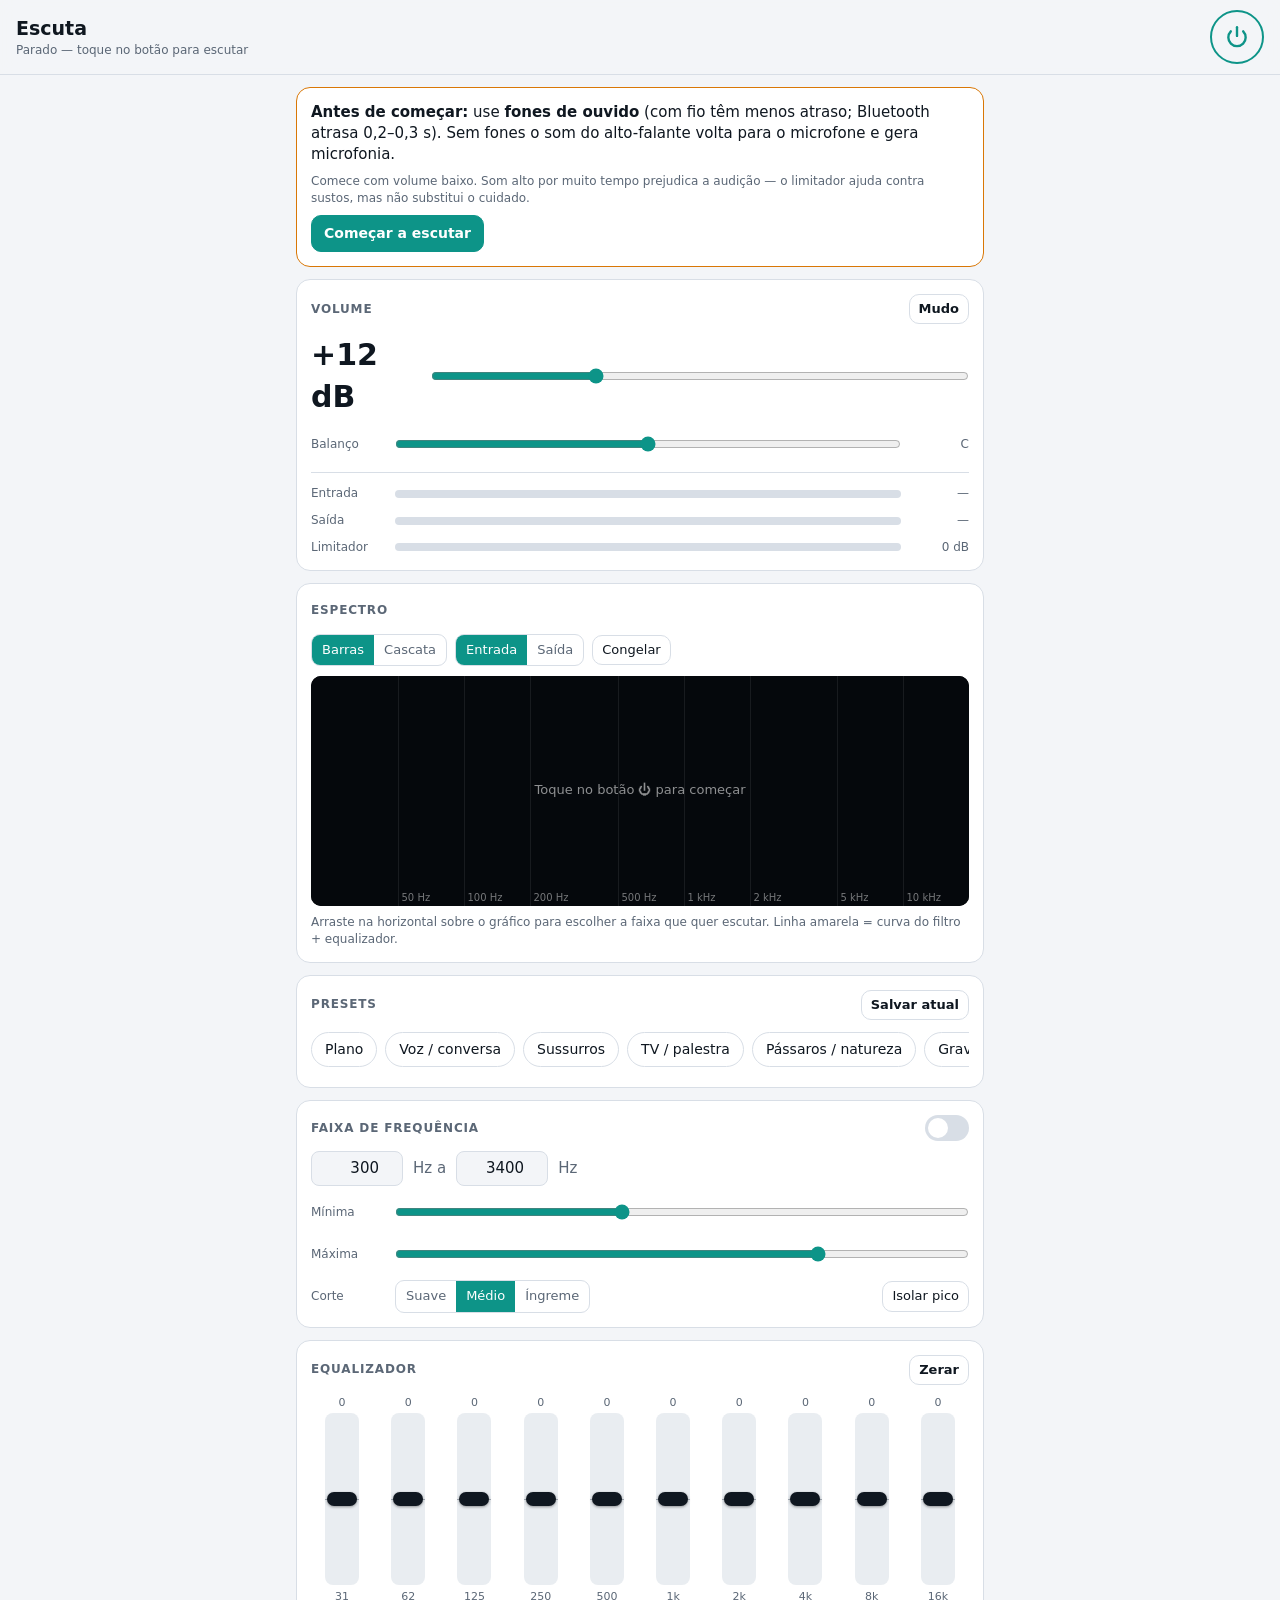
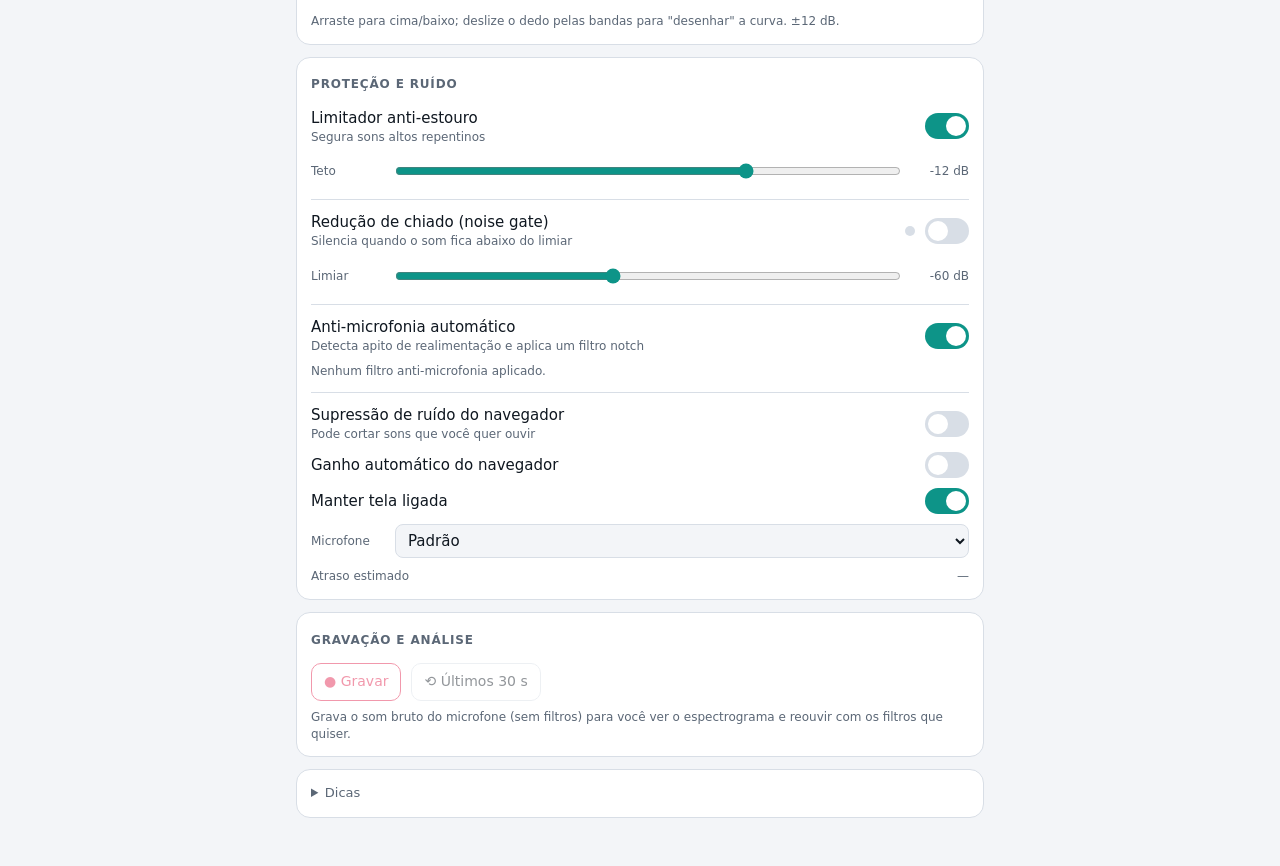
==== docs/index.html @ fa362212 "Adiciona webapp Escuta: amplificador de ambiente para celular Captura o microfone ao vivo e toca no " ====
<!doctype html>
<html lang="pt-BR">
<head>
<meta charset="utf-8">
<meta name="viewport" content="width=device-width,initial-scale=1,viewport-fit=cover">
<title>Escuta</title>
<meta name="description" content="Amplificador de ambiente: escute o microfone ao vivo no fone, com filtro de faixa, equalizador e espectrômetro.">
<meta name="theme-color" content="#0b0f14">
<link rel="manifest" href="manifest.webmanifest">
<link rel="icon" href="icon.svg" type="image/svg+xml">
<link rel="apple-touch-icon" href="icon-192.png">
<meta name="mobile-web-app-capable" content="yes">
<meta name="apple-mobile-web-app-capable" content="yes">
<meta name="apple-mobile-web-app-title" content="Escuta">
<meta name="apple-mobile-web-app-status-bar-style" content="black-translucent">
<style>
:root{
  --bg:#0b0f14;--card:#141a22;--line:#243041;--text:#e6edf3;--muted:#8b98a8;
  --accent:#2dd4bf;--on-accent:#04201c;--warn:#f59e0b;--danger:#f43f5e;--ok:#22c55e;
  color-scheme:dark;
}
@media (prefers-color-scheme:light){
  :root{--bg:#f3f5f8;--card:#ffffff;--line:#d8dee6;--text:#0f1720;--muted:#5b6776;
    --accent:#0d9488;--on-accent:#ffffff;--warn:#d97706;--danger:#e11d48;--ok:#16a34a;color-scheme:light}
}
*{box-sizing:border-box}
[hidden]{display:none!important}
html,body{margin:0;background:var(--bg);color:var(--text);
  font:15px/1.4 system-ui,-apple-system,"Segoe UI",Roboto,sans-serif;-webkit-tap-highlight-color:transparent}
header{position:sticky;top:0;z-index:5;display:flex;align-items:center;gap:12px;
  padding:calc(10px + env(safe-area-inset-top)) 16px 10px;
  background:color-mix(in srgb,var(--bg) 88%,transparent);backdrop-filter:blur(10px);-webkit-backdrop-filter:blur(10px);
  border-bottom:1px solid var(--line)}
header .t{flex:1;min-width:0}
header h1{font-size:19px;margin:0}
.status{font-size:12px;color:var(--muted);white-space:nowrap;overflow:hidden;text-overflow:ellipsis}
.status.live{color:var(--accent)}
#power{width:54px;height:54px;flex:none;border-radius:50%;border:2px solid var(--accent);background:transparent;
  color:var(--accent);display:grid;place-items:center;cursor:pointer}
#power.on{background:var(--accent);color:var(--on-accent)}
#power svg{width:26px;height:26px}
main{max-width:720px;margin:0 auto;padding:12px 16px calc(48px + env(safe-area-inset-bottom));display:grid;gap:12px}
.card{background:var(--card);border:1px solid var(--line);border-radius:14px;padding:14px;min-width:0}
.card h2{font-size:12px;letter-spacing:.07em;text-transform:uppercase;color:var(--muted);margin:0 0 10px;
  display:flex;align-items:center;gap:8px;min-height:26px}
.card h2 .sp{flex:1}
.row{display:flex;align-items:center;gap:10px;min-width:0}
.row+.row{margin-top:10px}
.row label.l{flex:1;min-width:0}
.grow{flex:1;min-width:0}
.muted{color:var(--muted)}
.small{font-size:12px}
.num{font-variant-numeric:tabular-nums}
input[type=range]{width:100%;accent-color:var(--accent);height:32px;margin:0}
select,input[type=number]{font:inherit;color:var(--text);background:var(--bg);border:1px solid var(--line);
  border-radius:8px;padding:6px 8px;min-width:0}
input[type=number]{width:92px;text-align:right}
.btn{background:transparent;border:1px solid var(--line);color:var(--text);border-radius:10px;padding:8px 12px;
  font:inherit;font-size:14px;cursor:pointer;white-space:nowrap}
.btn:disabled{opacity:.45;cursor:default}
.btn.primary{background:var(--accent);border-color:var(--accent);color:var(--on-accent);font-weight:600}
.btn.rec{border-color:var(--danger);color:var(--danger)}
.btn.rec.on{background:var(--danger);color:#fff}
.btn.sm{padding:5px 9px;font-size:13px}
.seg{display:inline-flex;border:1px solid var(--line);border-radius:9px;overflow:hidden;flex:none}
.seg button{background:transparent;border:0;color:var(--muted);font:inherit;font-size:13px;padding:6px 10px;cursor:pointer}
.seg button.on{background:var(--accent);color:var(--on-accent)}
.sw{position:relative;display:inline-block;width:44px;height:26px;flex:none}
.sw input{position:absolute;opacity:0;width:0;height:0}
.sw span{position:absolute;inset:0;background:var(--line);border-radius:13px;transition:background .2s;cursor:pointer}
.sw span::after{content:"";position:absolute;left:3px;top:3px;width:20px;height:20px;border-radius:50%;background:#fff;transition:transform .2s}
.sw input:checked+span{background:var(--accent)}
.sw input:checked+span::after{transform:translateX(18px)}
.sw input:focus-visible+span{outline:2px solid var(--accent);outline-offset:2px}
.big{font-size:30px;font-weight:700;font-variant-numeric:tabular-nums;min-width:110px}
.meter{height:8px;background:var(--line);border-radius:4px;overflow:hidden;flex:1}
.meter i{display:block;height:100%;width:0;background:linear-gradient(90deg,var(--ok),var(--warn) 78%,var(--danger))}
.meter.red i{background:var(--warn)}
.ml{width:74px;font-size:12px;color:var(--muted);flex:none}
.mv{width:58px;font-size:12px;text-align:right;color:var(--muted);flex:none}
.dot{width:10px;height:10px;border-radius:50%;background:var(--line);flex:none}
.dot.on{background:var(--ok)}
.cv{position:relative;height:230px;border-radius:10px;overflow:hidden;background:#05080c}
.cv canvas{width:100%;height:100%;display:block}
#spec{touch-action:pan-y}
#clipc{touch-action:none}
.toolbar{display:flex;flex-wrap:wrap;gap:8px;align-items:center;margin-bottom:10px}
.hint{font-size:12px;color:var(--muted);margin-top:8px}
.chips{display:flex;gap:8px;overflow-x:auto;padding:2px 0 6px;scrollbar-width:none}
.chips::-webkit-scrollbar{display:none}
.chip{display:inline-flex;align-items:center;gap:6px;white-space:nowrap;border:1px solid var(--line);border-radius:999px;
  padding:7px 13px;background:transparent;color:var(--text);font:inherit;font-size:14px;cursor:pointer;flex:none}
.chip.on{border-color:var(--accent);color:var(--accent)}
.chip .x{color:var(--muted);font-size:16px;line-height:1;padding-left:2px}
.eq{display:grid;grid-template-columns:repeat(10,1fr);gap:4px;height:210px;touch-action:none;user-select:none;-webkit-user-select:none}
.eqb{display:flex;flex-direction:column;align-items:center;gap:4px;min-width:0}
.eqb .v{font-size:11px;color:var(--muted);font-variant-numeric:tabular-nums;height:14px}
.eqb .tr{position:relative;flex:1;width:100%;max-width:34px;border-radius:8px;background:color-mix(in srgb,var(--line) 55%,transparent)}
.eqb .tr::before{content:"";position:absolute;left:0;right:0;top:50%;height:1px;background:var(--muted);opacity:.5}
.eqb .fill{position:absolute;left:30%;right:30%;background:var(--accent);border-radius:3px}
.eqb .knob{position:absolute;left:2px;right:2px;height:14px;margin-top:-7px;border-radius:7px;background:var(--text);box-shadow:0 1px 3px #0006}
.eqb .f{font-size:11px;color:var(--muted)}
.notches{display:flex;flex-wrap:wrap;gap:6px;margin-top:8px}
.sub{border-top:1px solid var(--line);margin-top:12px;padding-top:12px}
details summary{cursor:pointer;color:var(--muted);font-size:13px}
details p,details li{font-size:14px;color:var(--muted)}
details ul{padding-left:18px}
.intro{border-color:var(--warn)}
.intro p{margin:0 0 8px}
#toast{position:fixed;left:50%;bottom:calc(18px + env(safe-area-inset-bottom));transform:translateX(-50%) translateY(calc(100% + 60px));
  max-width:calc(100% - 32px);width:max-content;background:var(--text);color:var(--bg);border-radius:12px;padding:10px 14px;
  display:flex;gap:12px;align-items:center;font-size:14px;z-index:20;transition:transform .25s,visibility .25s;box-shadow:0 6px 20px #0006;visibility:hidden}
#toast.show{transform:translateX(-50%) translateY(0);visibility:visible}
#toast button{background:transparent;border:1px solid currentColor;color:inherit;border-radius:8px;padding:4px 8px;font:inherit;font-size:13px}
</style>
</head>
<body>
<header>
  <div class="t">
    <h1>Escuta</h1>
    <div class="status" id="status">Parado</div>
  </div>
  <button id="power" aria-label="Começar a escutar">
    <svg viewBox="0 0 24 24" fill="none" stroke="currentColor" stroke-width="2.2" stroke-linecap="round"><path d="M12 3v8"/><path d="M6.3 6.8a8 8 0 1 0 11.4 0"/></svg>
  </button>
</header>

<main>
  <section class="card intro" id="intro">
    <p><b>Antes de começar:</b> use <b>fones de ouvido</b> (com fio têm menos atraso; Bluetooth atrasa 0,2–0,3 s). Sem fones o som do alto-falante volta para o microfone e gera microfonia.</p>
    <p class="muted small">Comece com volume baixo. Som alto por muito tempo prejudica a audição — o limitador ajuda contra sustos, mas não substitui o cuidado.</p>
    <button class="btn primary" id="introStart">Começar a escutar</button>
  </section>

  <section class="card">
    <h2>Volume <span class="sp"></span>
      <button class="btn sm" id="mute">Mudo</button>
    </h2>
    <div class="row">
      <div class="big" id="volV">+12 dB</div>
      <input type="range" id="vol" min="0" max="40" step="0.5" aria-label="Volume">
    </div>
    <div class="row">
      <span class="ml">Balanço</span>
      <input type="range" id="bal" min="-1" max="1" step="0.05" class="grow" aria-label="Balanço esquerda/direita">
      <span class="mv num" id="balV">C</span>
    </div>
    <div class="sub">
      <div class="row"><span class="ml">Entrada</span><div class="meter"><i id="mIn"></i></div><span class="mv num" id="mInV">—</span></div>
      <div class="row"><span class="ml">Saída</span><div class="meter"><i id="mOut"></i></div><span class="mv num" id="mOutV">—</span></div>
      <div class="row"><span class="ml">Limitador</span><div class="meter red"><i id="mLim"></i></div><span class="mv num" id="mLimV">0 dB</span></div>
    </div>
  </section>

  <section class="card">
    <h2>Espectro <span class="sp"></span><span class="num" id="peak" style="text-transform:none;letter-spacing:0"></span></h2>
    <div class="toolbar">
      <div class="seg" id="view"><button data-v="bars">Barras</button><button data-v="wf">Cascata</button></div>
      <div class="seg" id="tap"><button data-v="pre">Entrada</button><button data-v="post">Saída</button></div>
      <button class="btn sm" id="freeze">Congelar</button>
    </div>
    <div class="cv"><canvas id="spec"></canvas></div>
    <div class="hint">Arraste na horizontal sobre o gráfico para escolher a faixa que quer escutar. Linha amarela = curva do filtro + equalizador.</div>
  </section>

  <section class="card">
    <h2>Presets <span class="sp"></span><button class="btn sm" id="savePreset">Salvar atual</button></h2>
    <div class="chips" id="presets"></div>
  </section>

  <section class="card">
    <h2>Faixa de frequência <span class="sp"></span>
      <label class="sw"><input type="checkbox" id="bandOn" aria-label="Ativar filtro de faixa"><span></span></label>
    </h2>
    <div class="row">
      <input type="number" id="loN" min="20" max="20000" step="1" aria-label="Frequência mínima (Hz)">
      <span class="muted">Hz a</span>
      <input type="number" id="hiN" min="20" max="20000" step="1" aria-label="Frequência máxima (Hz)">
      <span class="muted">Hz</span>
    </div>
    <div class="row"><span class="ml">Mínima</span><input type="range" id="lo" min="0" max="1000" step="1" aria-label="Frequência mínima"></div>
    <div class="row"><span class="ml">Máxima</span><input type="range" id="hi" min="0" max="1000" step="1" aria-label="Frequência máxima"></div>
    <div class="row" style="flex-wrap:wrap">
      <span class="ml">Corte</span>
      <div class="seg" id="slope"><button data-v="12">Suave</button><button data-v="24">Médio</button><button data-v="48">Íngreme</button></div>
      <span class="grow"></span>
      <button class="btn sm" id="isolate">Isolar pico</button>
    </div>
  </section>

  <section class="card">
    <h2>Equalizador <span class="sp"></span><button class="btn sm" id="eqReset">Zerar</button></h2>
    <div class="eq" id="eq"></div>
    <div class="hint">Arraste para cima/baixo; deslize o dedo pelas bandas para "desenhar" a curva. ±12 dB.</div>
  </section>

  <section class="card">
    <h2>Proteção e ruído</h2>
    <div class="row">
      <label class="l" for="limOn">Limitador anti-estouro<div class="muted small">Segura sons altos repentinos</div></label>
      <label class="sw"><input type="checkbox" id="limOn"><span></span></label>
    </div>
    <div class="row"><span class="ml">Teto</span><input type="range" id="limThr" min="-40" max="0" step="1" class="grow" aria-label="Teto do limitador"><span class="mv num" id="limThrV"></span></div>

    <div class="sub">
      <div class="row">
        <label class="l" for="gateOn">Redução de chiado (noise gate)<div class="muted small">Silencia quando o som fica abaixo do limiar</div></label>
        <span class="dot" id="gateDot" title="Gate aberto"></span>
        <label class="sw"><input type="checkbox" id="gateOn"><span></span></label>
      </div>
      <div class="row"><span class="ml">Limiar</span><input type="range" id="gateThr" min="-90" max="-20" step="1" class="grow" aria-label="Limiar do noise gate"><span class="mv num" id="gateThrV"></span></div>
    </div>

    <div class="sub">
      <div class="row">
        <label class="l" for="afbOn">Anti-microfonia automático<div class="muted small">Detecta apito de realimentação e aplica um filtro notch</div></label>
        <label class="sw"><input type="checkbox" id="afbOn"><span></span></label>
      </div>
      <div class="notches" id="notches"></div>
    </div>

    <div class="sub">
      <div class="row">
        <label class="l" for="ns">Supressão de ruído do navegador<div class="muted small">Pode cortar sons que você quer ouvir</div></label>
        <label class="sw"><input type="checkbox" id="ns"><span></span></label>
      </div>
      <div class="row">
        <label class="l" for="agc">Ganho automático do navegador</label>
        <label class="sw"><input type="checkbox" id="agc"><span></span></label>
      </div>
      <div class="row">
        <label class="l" for="wake">Manter tela ligada</label>
        <label class="sw"><input type="checkbox" id="wake"><span></span></label>
      </div>
      <div class="row">
        <span class="ml">Microfone</span>
        <select id="device" class="grow" aria-label="Microfone"><option value="">Padrão</option></select>
      </div>
      <div class="row small muted"><span class="grow">Atraso estimado</span><span class="num" id="lat">—</span></div>
    </div>
  </section>

  <section class="card">
    <h2>Gravação e análise <span class="sp"></span><span class="num" id="recTime" style="text-transform:none;letter-spacing:0"></span></h2>
    <div class="row">
      <button class="btn rec" id="recBtn">● Gravar</button>
      <button class="btn" id="lastBtn">⟲ Últimos 30 s</button>
    </div>
    <div class="hint">Grava o som bruto do microfone (sem filtros) para você ver o espectrograma e reouvir com os filtros que quiser.</div>
    <div id="clipBox" hidden>
      <div class="cv" style="margin-top:12px"><canvas id="clipc"></canvas></div>
      <div class="hint">Toque para posicionar · arraste na vertical para escolher a faixa · <span id="clipPeak"></span></div>
      <div class="row" style="margin-top:10px">
        <button class="btn primary" id="cplay" style="min-width:84px">▶ Tocar</button>
        <span class="num muted small grow" id="ctime">0:00 / 0:00</span>
        <label class="small muted" for="cfilt">Com filtros</label>
        <label class="sw"><input type="checkbox" id="cfilt"><span></span></label>
      </div>
      <div class="row">
        <button class="btn sm" id="cdl">Salvar WAV</button>
        <span class="grow"></span>
        <button class="btn sm" id="cdel">Descartar</button>
      </div>
    </div>
  </section>

  <section class="card">
    <details>
      <summary>Dicas</summary>
      <ul>
        <li><b>Voz em ambiente barulhento:</b> preset "Voz / conversa" + noise gate.</li>
        <li><b>Achar um som específico:</b> olhe a cascata, arraste sobre a faixa onde ele aparece, ou toque em "Isolar pico".</li>
        <li><b>Apito agudo (microfonia):</b> baixe o volume, afaste o fone do celular ou deixe o anti-microfonia ligado.</li>
        <li><b>Perdeu o som?</b> "Últimos 30 s" recupera o que acabou de acontecer para analisar.</li>
        <li>No iPhone, o áudio pausa quando a tela bloqueia — deixe "Manter tela ligada" ativo.</li>
        <li>Instale na tela inicial (menu do navegador → "Adicionar à tela inicial") para usar como app.</li>
      </ul>
    </details>
  </section>
</main>

<div id="toast" role="status" aria-live="polite"><span id="toastMsg"></span><button id="toastBtn" hidden></button></div>

<script>
'use strict';
const $ = s => document.querySelector(s);

/* ---------- constantes e estado ---------- */
const EQ_FREQS = [31, 62, 125, 250, 500, 1000, 2000, 4000, 8000, 16000];
const EQ_Q = 1.41, EQ_MAX = 12;
const NOTCH_Q = 30, NOTCH_GAIN = -30, MAX_NOTCH = 6;
const RING_SEC = 30, REC_MAX_SEC = 120;
const F_MIN = 20, DB_MIN = -105, DB_MAX = -15;
const STORE = 'escuta.v1';

const DEFAULTS = {
  vol: 12, mute: false, bal: 0,
  bandOn: false, bandLo: 300, bandHi: 3400, slope: 24,
  eq: Array(10).fill(0),
  limOn: true, limThr: -12, gateOn: false, gateThr: -60, afbOn: true,
  ns: false, agc: false, wake: true, device: '',
  view: 'bars', tap: 'pre', cfilt: true, custom: [], intro: true,
};
const PRESETS = [
  { name: 'Plano', bandOn: false, eq: [0, 0, 0, 0, 0, 0, 0, 0, 0, 0] },
  { name: 'Voz / conversa', bandOn: true, bandLo: 200, bandHi: 5000, eq: [-6, -4, -2, 0, 1, 3, 5, 4, 1, -2] },
  { name: 'Sussurros', bandOn: true, bandLo: 800, bandHi: 8000, eq: [-8, -6, -4, -2, 0, 3, 6, 8, 5, 0] },
  { name: 'TV / palestra', bandOn: true, bandLo: 150, bandHi: 7000, eq: [-4, -2, 0, 1, 2, 4, 5, 3, 1, 0] },
  { name: 'Pássaros / natureza', bandOn: true, bandLo: 1500, bandHi: 12000, eq: [-12, -12, -10, -6, -2, 0, 3, 5, 6, 3] },
  { name: 'Graves / motores', bandOn: true, bandLo: 20, bandHi: 400, eq: [6, 6, 4, 2, 0, -2, -4, -6, -8, -8] },
  { name: 'Insetos / agudos', bandOn: true, bandLo: 3000, bandHi: 16000, eq: [-12, -12, -12, -10, -6, -2, 2, 5, 7, 5] },
];

function load() {
  const d = JSON.parse(JSON.stringify(DEFAULTS));
  try {
    const j = JSON.parse(localStorage.getItem(STORE) || '{}');
    Object.assign(d, j);
    if (!Array.isArray(d.eq) || d.eq.length !== 10) d.eq = DEFAULTS.eq.slice();
    if (!Array.isArray(d.custom)) d.custom = [];
  } catch (e) {}
  return d;
}
let S = load();
let saveT;
function save() {
  clearTimeout(saveT);
  saveT = setTimeout(() => { try { localStorage.setItem(STORE, JSON.stringify(S)); } catch (e) {} }, 300);
}

/* ---------- utilitários ---------- */
const clamp = (v, a, b) => Math.min(b, Math.max(a, v));
const dbToLin = db => Math.pow(10, db / 20);
const sliderToF = v => 20 * Math.pow(1000, v / 1000);
const fToSlider = f => 1000 * Math.log(f / 20) / Math.log(1000);
function fmtHz(f) {
  if (f >= 1000) return (f / 1000).toFixed(f >= 10000 ? 0 : 1).replace('.0', '').replace('.', ',') + ' kHz';
  return Math.round(f) + ' Hz';
}
const NOTES = ['Dó', 'Dó#', 'Ré', 'Ré#', 'Mi', 'Fá', 'Fá#', 'Sol', 'Sol#', 'Lá', 'Lá#', 'Si'];
function noteName(f) {
  const n = Math.round(12 * Math.log2(f / 440) + 69);
  return NOTES[((n % 12) + 12) % 12] + (Math.floor(n / 12) - 1);
}
function fmtTime(s) { s = Math.max(0, s); return Math.floor(s / 60) + ':' + String(Math.floor(s % 60)).padStart(2, '0'); }

let toastT;
function toast(msg, action, fn) {
  $('#toastMsg').textContent = msg;
  const b = $('#toastBtn');
  b.hidden = !action;
  if (action) { b.textContent = action; b.onclick = () => { fn(); $('#toast').classList.remove('show'); }; }
  $('#toast').classList.add('show');
  clearTimeout(toastT);
  toastT = setTimeout(() => $('#toast').classList.remove('show'), action ? 6000 : 3500);
}

// Paleta tipo "inferno" para espectrogramas.
const LUT = (() => {
  const stops = [[0, 5, 8, 12], [0.18, 40, 11, 84], [0.4, 120, 28, 109], [0.6, 197, 58, 83], [0.8, 245, 125, 21], [1, 252, 255, 164]];
  const lut = new Uint8ClampedArray(256 * 3);
  for (let i = 0; i < 256; i++) {
    const t = i / 255;
    let k = 0;
    while (k < stops.length - 2 && t > stops[k + 1][0]) k++;
    const a = stops[k], b = stops[k + 1], u = (t - a[0]) / (b[0] - a[0]);
    for (let c = 0; c < 3; c++) lut[i * 3 + c] = a[c + 1] + (b[c + 1] - a[c + 1]) * u;
  }
  return lut;
})();

/* ---------- resposta de frequência (fórmulas da spec Web Audio) ---------- */
function biquadMag(type, f0, q, gain, sr, freqs, out) {
  const w0 = 2 * Math.PI * Math.min(f0, sr / 2 - 1) / sr, cw = Math.cos(w0), sw = Math.sin(w0);
  let b0, b1, b2, a0, a1, a2;
  if (type === 'peaking') {
    const A = Math.pow(10, gain / 40), al = sw / (2 * q);
    b0 = 1 + al * A; b1 = -2 * cw; b2 = 1 - al * A; a0 = 1 + al / A; a1 = -2 * cw; a2 = 1 - al / A;
  } else {
    const al = sw / (2 * Math.pow(10, q / 20)); // Q em dB para passa-baixa/alta
    if (type === 'lowpass') { b0 = (1 - cw) / 2; b1 = 1 - cw; b2 = b0; }
    else { b0 = (1 + cw) / 2; b1 = -(1 + cw); b2 = b0; }
    a0 = 1 + al; a1 = -2 * cw; a2 = 1 - al;
  }
  for (let i = 0; i < freqs.length; i++) {
    const w = 2 * Math.PI * freqs[i] / sr, c1 = Math.cos(w), s1 = Math.sin(w), c2 = Math.cos(2 * w), s2 = Math.sin(2 * w);
    const nr = b0 + b1 * c1 + b2 * c2, ni = -(b1 * s1 + b2 * s2);
    const dr = a0 + a1 * c1 + a2 * c2, di = -(a1 * s1 + a2 * s2);
    out[i] += 10 * Math.log10((nr * nr + ni * ni) / (dr * dr + di * di) + 1e-30);
  }
}
// Q (linear) de cada estágio Butterworth para uma cascata de n biquads.
const bwQ = n => Array.from({ length: n }, (_, k) => 1 / (2 * Math.cos((2 * k + 1) * Math.PI / (4 * n))));
const qToDb = q => 20 * Math.log10(q);

function responseDb(freqs) {
  const sr = A ? A.ctx.sampleRate : 48000, out = new Float32Array(freqs.length);
  if (S.bandOn) {
    for (const q of bwQ(S.slope / 12)) {
      biquadMag('highpass', S.bandLo, qToDb(q), 0, sr, freqs, out);
      biquadMag('lowpass', S.bandHi, qToDb(q), 0, sr, freqs, out);
    }
  }
  EQ_FREQS.forEach((f, i) => { if (S.eq[i]) biquadMag('peaking', f, EQ_Q, S.eq[i], sr, freqs, out); });
  if (A) A.notches.forEach(n => biquadMag('peaking', n.f, NOTCH_Q, NOTCH_GAIN, sr, freqs, out));
  return out;
}

/* ---------- motor de áudio ---------- */
let A = null;               // objetos de áudio enquanto estiver escutando
let ring = [], ringLen = 0; // últimos RING_SEC segundos do microfone
let recording = false, recChunks = [], recLen = 0, recSr = 48000;
let wakeLock = null;

async function start() {
  if (A) return;
  if (!navigator.mediaDevices || !navigator.mediaDevices.getUserMedia) {
    toast('Microfone indisponível. Abra o app por HTTPS.');
    return;
  }
  setStatus('Iniciando…');
  const ctx = new (window.AudioContext || window.webkitAudioContext)({ latencyHint: 'interactive' });
  ctx.resume();
  try {
    await ctx.audioWorklet.addModule('worklet.js');
    const a = { ctx, notches: [], gateGain: 1 };
    const mkAn = () => { const n = ctx.createAnalyser(); n.fftSize = 4096; n.smoothingTimeConstant = 0.55; n.minDecibels = DB_MIN; n.maxDecibels = DB_MAX; return n; };
    a.micGain = ctx.createGain();
    a.chainIn = ctx.createGain();
    a.pre = mkAn(); a.post = mkAn();
    const mkBq = t => { const b = ctx.createBiquadFilter(); b.type = t; return b; };
    a.hp = [0, 1, 2, 3].map(() => mkBq('highpass'));
    a.lp = [0, 1, 2, 3].map(() => mkBq('lowpass'));
    a.gate = new AudioWorkletNode(ctx, 'noise-gate');
    a.gate.port.onmessage = e => { a.gateGain = e.data; };
    a.eq = EQ_FREQS.map(f => { const b = mkBq('peaking'); b.frequency.value = f; b.Q.value = EQ_Q; return b; });
    a.notchPool = Array.from({ length: MAX_NOTCH }, () => { const b = mkBq('peaking'); b.Q.value = NOTCH_Q; return b; });
    a.vol = ctx.createGain();
    a.lim = ctx.createDynamicsCompressor();
    a.lim.knee.value = 0; a.lim.ratio.value = 20; a.lim.attack.value = 0.002; a.lim.release.value = 0.15;
    a.limComp = ctx.createGain();
    a.out = ctx.createGain();
    a.pan = ctx.createStereoPanner ? ctx.createStereoPanner() : null;
    a.out.connect(a.post);
    if (a.pan) { a.out.connect(a.pan); a.pan.connect(ctx.destination); } else a.out.connect(ctx.destination);
    a.micGain.connect(a.chainIn);
    a.rec = new AudioWorkletNode(ctx, 'recorder');
    a.rec.port.onmessage = e => onChunk(e.data);
    const silent = ctx.createGain(); silent.gain.value = 0;
    a.rec.connect(silent); silent.connect(ctx.destination);
    a.preF = new Float32Array(a.pre.frequencyBinCount); a.postF = new Float32Array(a.post.frequencyBinCount);
    a.preT = new Float32Array(a.pre.fftSize); a.postT = new Float32Array(a.post.fftSize);
    ctx.onstatechange = updateStatus;
    A = a;
    await openMic();
    applyAll();
    rebuild(true);
    S.intro = false; save();
    $('#intro').hidden = true;
    colMap = null;
    setWake();
    updateStatus();
  } catch (e) {
    console.error(e);
    const msg = e && e.name === 'NotAllowedError' ? 'Permissão do microfone negada. Libere nas configurações do navegador.'
      : e && e.name === 'NotFoundError' ? 'Nenhum microfone encontrado.'
      : 'Não foi possível iniciar: ' + (e && e.message || e);
    stop();
    try { ctx.close(); } catch (_) {}
    toast(msg);
  }
}

async function openMic() {
  if (!A) return;
  if (A.stream) { A.stream.getTracks().forEach(t => t.stop()); }
  if (A.src) A.src.disconnect();
  const c = { echoCancellation: false, noiseSuppression: S.ns, autoGainControl: S.agc, latency: 0 };
  if (S.device) c.deviceId = { exact: S.device };
  let stream;
  try { stream = await navigator.mediaDevices.getUserMedia({ audio: c }); }
  catch (e) {
    if (!S.device) throw e;
    S.device = ''; delete c.deviceId; save();
    stream = await navigator.mediaDevices.getUserMedia({ audio: c });
  }
  if (!A) { stream.getTracks().forEach(t => t.stop()); return; }
  A.stream = stream;
  A.src = A.ctx.createMediaStreamSource(stream);
  A.src.connect(A.micGain);
  A.src.connect(A.rec);
  stream.getAudioTracks()[0].onended = () => { toast('O microfone foi desconectado.'); stop(); };
  listDevices();
}

function stop() {
  if (recording) stopRec();
  stopClip();
  if (A) {
    if (A.stream) A.stream.getTracks().forEach(t => t.stop());
    try { A.ctx.close(); } catch (e) {}
  }
  A = null;
  ring = []; ringLen = 0;
  setWake();
  updateStatus();
  drawIdle();
}

const setP = (p, v) => { if (A) p.setTargetAtTime(v, A.ctx.currentTime, 0.015); };

// Reconecta a cadeia só com os blocos ativos.
let chainKey = '';
function rebuild(force) {
  if (!A) return;
  const n = S.slope / 12;
  const key = [S.bandOn, n, S.gateOn, S.limOn, A.notches.length].join('|');
  if (!force && key === chainKey) return;
  chainKey = key;
  const chain = [A.chainIn];
  if (S.bandOn) chain.push(...A.hp.slice(0, n), ...A.lp.slice(0, n));
  if (S.gateOn) chain.push(A.gate);
  chain.push(...A.eq, ...A.notches.map(x => x.node), A.vol);
  if (S.limOn) chain.push(A.lim, A.limComp);
  chain.push(A.out);
  [A.chainIn, ...A.hp, ...A.lp, A.gate, ...A.eq, ...A.notchPool, A.vol, A.lim, A.limComp].forEach(x => x.disconnect());
  A.chainIn.connect(A.pre);
  for (let i = 0; i < chain.length - 1; i++) chain[i].connect(chain[i + 1]);
}

function applyVol() { if (A) setP(A.vol.gain, S.mute ? 0 : dbToLin(S.vol)); }
function applyBal() { if (A && A.pan) setP(A.pan.pan, S.bal); }
function applyBand() {
  respDirty = true;
  if (!A) return;
  const qs = bwQ(S.slope / 12);
  qs.forEach((q, i) => {
    A.hp[i].Q.value = qToDb(q); A.lp[i].Q.value = qToDb(q);
    setP(A.hp[i].frequency, S.bandLo); setP(A.lp[i].frequency, S.bandHi);
  });
  rebuild();
}
function applyEq() { respDirty = true; if (A) A.eq.forEach((b, i) => setP(b.gain, S.eq[i])); }
// O compressor da Web Audio aplica ganho de compensação automático; anulamos para o limitador só segurar picos.
function applyLim() {
  if (!A) return;
  A.lim.threshold.value = S.limThr;
  A.limComp.gain.value = dbToLin(0.6 * S.limThr * (1 - 1 / A.lim.ratio.value));
  rebuild();
}
function applyGate() { if (A) { A.gate.parameters.get('threshold').value = S.gateThr; rebuild(); } }
function applyAll() { applyVol(); applyBal(); applyBand(); applyEq(); applyLim(); applyGate(); }

function addNotch(f) {
  if (!A || A.notches.some(n => Math.abs(Math.log2(n.f / f)) < 0.04)) return;
  let node;
  if (A.notches.length >= MAX_NOTCH) node = A.notches.shift().node;
  else node = A.notchPool.find(p => !A.notches.some(n => n.node === p));
  node.frequency.value = f; node.Q.value = NOTCH_Q; node.gain.value = NOTCH_GAIN;
  A.notches.push({ f, node });
  rebuild(true); respDirty = true; renderNotches();
}
function removeNotch(i) {
  if (!A) return;
  A.notches.splice(i, 1);
  rebuild(true); respDirty = true; renderNotches();
}
function renderNotches() {
  const box = $('#notches');
  box.textContent = '';
  if (!A || !A.notches.length) { box.innerHTML = '<span class="muted small">Nenhum filtro anti-microfonia aplicado.</span>'; return; }
  A.notches.forEach((n, i) => {
    const b = document.createElement('button');
    b.className = 'chip'; b.innerHTML = fmtHz(n.f) + ' <span class="x">×</span>';
    b.onclick = () => removeNotch(i);
    box.appendChild(b);
  });
}

async function listDevices() {
  try {
    const ds = (await navigator.mediaDevices.enumerateDevices()).filter(d => d.kind === 'audioinput' && d.deviceId && d.deviceId !== 'default');
    const sel = $('#device');
    sel.textContent = '';
    sel.appendChild(new Option('Padrão', ''));
    ds.forEach((d, i) => sel.appendChild(new Option(d.label || 'Microfone ' + (i + 1), d.deviceId)));
    sel.value = ds.some(d => d.deviceId === S.device) ? S.device : '';
  } catch (e) {}
}

async function setWake() {
  try {
    if (S.wake && A && document.visibilityState === 'visible' && 'wakeLock' in navigator) {
      if (!wakeLock) {
        wakeLock = await navigator.wakeLock.request('screen');
        wakeLock.addEventListener('release', () => { wakeLock = null; });
      }
    } else if (wakeLock) { const w = wakeLock; wakeLock = null; await w.release(); }
  } catch (e) {}
}

function setStatus(t, live) { const s = $('#status'); s.textContent = t; s.classList.toggle('live', !!live); }
function updateStatus() {
  const on = !!A;
  $('#power').classList.toggle('on', on);
  $('#power').setAttribute('aria-label', on ? 'Parar' : 'Começar a escutar');
  $('#recBtn').disabled = !on;
  $('#lastBtn').disabled = !on;
  if (!on) { setStatus('Parado — toque no botão para escutar'); $('#lat').textContent = '—'; return; }
  if (A.ctx.state !== 'running') { setStatus('Pausado — toque no botão para retomar'); return; }
  setStatus(clip && clip.playing ? 'Tocando gravação' : 'Ouvindo ao vivo', true);
  const lat = (A.ctx.baseLatency || 0) + (A.ctx.outputLatency || 0);
  $('#lat').textContent = lat ? Math.round(lat * 1000) + ' ms (+ fone Bluetooth, se houver)' : 'indisponível';
}

/* ---------- gravação ---------- */
function onChunk(buf) {
  if (!A) return;
  ring.push(buf); ringLen += buf.length;
  const max = RING_SEC * A.ctx.sampleRate;
  while (ring.length && ringLen - ring[0].length >= max) ringLen -= ring.shift().length;
  if (recording) {
    recChunks.push(buf); recLen += buf.length;
    if (recLen >= REC_MAX_SEC * recSr) { stopRec(); toast('Limite de ' + REC_MAX_SEC + ' s atingido.'); }
  }
}
function concat(chunks, len) {
  const out = new Float32Array(len);
  let o = 0;
  for (const c of chunks) { out.set(c, o); o += c.length; }
  return out;
}
function startRec() {
  if (!A) return;
  recording = true; recChunks = []; recLen = 0; recSr = A.ctx.sampleRate;
  $('#recBtn').classList.add('on'); $('#recBtn').textContent = '■ Parar';
}
function stopRec() {
  recording = false;
  $('#recBtn').classList.remove('on'); $('#recBtn').textContent = '● Gravar';
  $('#recTime').textContent = '';
  if (recLen > recSr * 0.3) setClip(concat(recChunks, recLen), recSr);
  recChunks = []; recLen = 0;
}

/* ---------- espectro ao vivo ---------- */
const spec = $('#spec'), sctx = spec.getContext('2d');
const wf = document.createElement('canvas'), wctx = wf.getContext('2d');
let SW = 1, SH = 1, dpr = 1, colMap = null, barMap = null, wfRow = null, respDirty = true, respCurve = null;
let frozen = false, disp = null, peakHold = null, lastPeakF = 0, frameN = 0;
let mIn = -100, mOut = -100;
const fb = { bin: -1, count: 0, lastToast: 0 };

const fMax = () => Math.min(20000, (A ? A.ctx.sampleRate : 48000) / 2);
const xToF = (x, w) => F_MIN * Math.pow(fMax() / F_MIN, clamp(x / w, 0, 1));
const fToX = (f, w) => w * Math.log(f / F_MIN) / Math.log(fMax() / F_MIN);

function resizeSpec() {
  dpr = Math.min(2, window.devicePixelRatio || 1);
  const r = spec.getBoundingClientRect();
  SW = Math.max(1, Math.round(r.width * dpr)); SH = Math.max(1, Math.round(r.height * dpr));
  spec.width = SW; spec.height = SH;
  wf.width = SW; wf.height = SH;
  wctx.fillStyle = '#05080c'; wctx.fillRect(0, 0, SW, SH);
  wfRow = wctx.createImageData(SW, 1);
  colMap = null; respDirty = true;
  if (!A) drawIdle();
}

// Para cada coluna/barra: intervalo de bins da FFT que ela cobre.
function buildMaps() {
  const binHz = A.ctx.sampleRate / A.pre.fftSize;
  colMap = new Float32Array(SW * 2);
  for (let x = 0; x < SW; x++) { colMap[x * 2] = xToF(x, SW) / binHz; colMap[x * 2 + 1] = xToF(x + 1, SW) / binHz; }
  const bw = Math.max(3, Math.round(5 * dpr)), nb = Math.floor(SW / bw);
  barMap = { bw, nb, bins: new Float32Array(nb * 2) };
  for (let j = 0; j < nb; j++) { barMap.bins[j * 2] = xToF(j * bw, SW) / binHz; barMap.bins[j * 2 + 1] = xToF((j + 1) * bw, SW) / binHz; }
  peakHold = new Float32Array(nb).fill(DB_MIN);
  disp = new Float32Array(A.pre.frequencyBinCount).fill(DB_MIN);
}
function binVal(db, b0, b1) {
  if (b1 - b0 < 1) {
    const c = (b0 + b1) / 2, i = Math.floor(c), t = c - i;
    if (!t || i + 1 >= db.length) return db[i] ?? DB_MIN;
    return Math.max(db[i], DB_MIN) * (1 - t) + Math.max(db[i + 1], DB_MIN) * t;
  }
  let m = -Infinity;
  for (let i = Math.floor(b0), e = Math.min(db.length - 1, Math.floor(b1)); i <= e; i++) if (db[i] > m) m = db[i];
  return m;
}
const norm = db => clamp((db - DB_MIN) / (DB_MAX - DB_MIN), 0, 1);

function drawGrid(ctx, w, h) {
  ctx.font = `${10 * dpr}px system-ui,sans-serif`;
  ctx.textBaseline = 'bottom';
  let labelEnd = -Infinity;
  for (const f of [50, 100, 200, 500, 1000, 2000, 5000, 10000]) {
    if (f > fMax()) continue;
    const x = Math.round(fToX(f, w)) + 0.5;
    ctx.strokeStyle = 'rgba(255,255,255,.08)'; ctx.lineWidth = 1;
    ctx.beginPath(); ctx.moveTo(x, 0); ctx.lineTo(x, h); ctx.stroke();
    const label = fmtHz(f), tx = x + 3 * dpr;
    if (tx < labelEnd) continue;
    ctx.fillStyle = 'rgba(255,255,255,.45)';
    ctx.fillText(label, tx, h - 3 * dpr);
    labelEnd = tx + ctx.measureText(label).width + 6 * dpr;
  }
}
function drawOverlay() {
  if (S.bandOn) {
    const x0 = fToX(S.bandLo, SW), x1 = fToX(S.bandHi, SW);
    sctx.fillStyle = 'rgba(0,0,0,.55)';
    sctx.fillRect(0, 0, Math.max(0, x0), SH); sctx.fillRect(x1, 0, SW - x1, SH);
    sctx.fillStyle = '#2dd4bf';
    sctx.fillRect(x0 - dpr, 0, 2 * dpr, SH); sctx.fillRect(x1 - dpr, 0, 2 * dpr, SH);
  }
  drawGrid(sctx, SW, SH);
  if (respDirty || !respCurve || respCurve.length !== SW) {
    const step = 2, freqs = new Float32Array(Math.ceil(SW / step));
    for (let i = 0; i < freqs.length; i++) freqs[i] = xToF(i * step, SW);
    respCurve = { step, db: responseDb(freqs), flat: !S.bandOn && S.eq.every(v => !v) && !(A && A.notches.length) };
    respDirty = false;
  }
  if (!respCurve.flat) {
    sctx.strokeStyle = 'rgba(245,158,11,.9)'; sctx.lineWidth = 1.5 * dpr;
    sctx.beginPath();
    const mid = SH * 0.45, k = SH * 0.4 / 24;
    respCurve.db.forEach((d, i) => { const y = clamp(mid - d * k, 0, SH); i ? sctx.lineTo(i * respCurve.step, y) : sctx.moveTo(0, y); });
    sctx.stroke();
  }
  if (A) for (const n of A.notches) {
    const x = fToX(n.f, SW);
    sctx.fillStyle = '#f43f5e';
    sctx.beginPath(); sctx.moveTo(x - 5 * dpr, 0); sctx.lineTo(x + 5 * dpr, 0); sctx.lineTo(x, 8 * dpr); sctx.fill();
  }
}
function drawIdle() {
  sctx.fillStyle = '#05080c'; sctx.fillRect(0, 0, SW, SH);
  drawGrid(sctx, SW, SH);
  sctx.fillStyle = 'rgba(255,255,255,.55)';
  sctx.font = `${13 * dpr}px system-ui,sans-serif`;
  sctx.textAlign = 'center'; sctx.textBaseline = 'middle';
  sctx.fillText('Toque no botão ⏻ para começar', SW / 2, SH / 2);
  sctx.textAlign = 'left';
  $('#peak').textContent = '';
  for (const id of ['#mIn', '#mOut', '#mLim']) $(id).style.width = '0';
  $('#mInV').textContent = '—'; $('#mOutV').textContent = '—';
}

function drawBars() {
  const { bw, nb, bins } = barMap;
  sctx.fillStyle = '#05080c'; sctx.fillRect(0, 0, SW, SH);
  const g = sctx.createLinearGradient(0, SH, 0, 0);
  g.addColorStop(0, '#0f766e'); g.addColorStop(0.55, '#2dd4bf'); g.addColorStop(0.8, '#f59e0b'); g.addColorStop(1, '#f43f5e');
  sctx.fillStyle = g;
  const gap = Math.max(1, Math.round(dpr));
  for (let j = 0; j < nb; j++) {
    const v = binVal(disp, bins[j * 2], bins[j * 2 + 1]);
    const h = norm(v) * SH;
    sctx.fillRect(j * bw, SH - h, bw - gap, h);
    if (!frozen) peakHold[j] = Math.max(v, peakHold[j] - 0.6);
  }
  sctx.fillStyle = 'rgba(255,255,255,.7)';
  for (let j = 0; j < nb; j++) {
    const y = SH - norm(peakHold[j]) * SH;
    if (y < SH - 2) sctx.fillRect(j * bw, y, bw - gap, Math.max(1, dpr));
  }
}
function drawWaterfall() {
  if (!frozen) {
    wctx.drawImage(wf, 0, 0, SW, SH - 1, 0, 1, SW, SH - 1);
    const d = wfRow.data;
    for (let x = 0; x < SW; x++) {
      const c = Math.round(norm(binVal(disp, colMap[x * 2], colMap[x * 2 + 1])) * 255) * 3;
      d[x * 4] = LUT[c]; d[x * 4 + 1] = LUT[c + 1]; d[x * 4 + 2] = LUT[c + 2]; d[x * 4 + 3] = 255;
    }
    wctx.putImageData(wfRow, 0, 0);
  }
  sctx.drawImage(wf, 0, 0);
}

// Microfonia: pico estreito, alto e persistente muito acima da vizinhança.
function detectFeedback(db, binHz) {
  const k0 = Math.round(150 / binHz), k1 = Math.min(db.length - 8, Math.round(12000 / binHz));
  let mi = -1, mv = -Infinity;
  for (let k = k0; k <= k1; k++) if (db[k] > mv) { mv = db[k]; mi = k; }
  if (mv < -50) { fb.count = Math.max(0, fb.count - 2); return; }
  const w = Math.max(8, Math.round(mi * 0.15));
  let sum = 0, n = 0;
  for (let j = Math.max(1, mi - w); j <= Math.min(db.length - 1, mi + w); j++) if (Math.abs(j - mi) > 3) { sum += Math.max(db[j], DB_MIN); n++; }
  if (mv - sum / n > 25) {
    if (Math.abs(fb.bin - mi) <= 2) fb.count++; else { fb.bin = mi; fb.count = 1; }
  } else fb.count = Math.max(0, fb.count - 2);
  if (fb.count > 40) {
    fb.count = 0;
    const a = db[mi - 1], b = db[mi], c = db[mi + 1], p = 0.5 * (a - c) / (a - 2 * b + c || 1);
    onFeedback((mi + clamp(p, -0.5, 0.5)) * binHz);
  }
}
function onFeedback(f) {
  const now = performance.now();
  if (S.afbOn) {
    addNotch(f);
    if (now - fb.lastToast > 2500) toast('Microfonia em ' + fmtHz(f) + ' — filtro aplicado.');
  } else if (now - fb.lastToast > 5000) {
    toast('Possível microfonia em ' + fmtHz(f) + '. Use fones ou baixe o volume.', 'Filtrar', () => addNotch(f));
  }
  fb.lastToast = now;
}

function peakDb(t) { let m = 0; for (let i = 0; i < t.length; i++) { const a = Math.abs(t[i]); if (a > m) m = a; } return 20 * Math.log10(m + 1e-9); }
function setMeter(id, vid, db) {
  $(id).style.width = (clamp((db + 80) / 80, 0, 1) * 100).toFixed(1) + '%';
  $(vid).textContent = db < -79 ? '−∞' : Math.round(db) + ' dB';
}

function frame() {
  requestAnimationFrame(frame);
  if (clip && clip.playing) {
    if (A) clip.pos = A.ctx.currentTime - clip.t0;
    drawClip(); updateClipTime();
  }
  if (!A) return;
  frameN++;
  if (!colMap) buildMaps();
  const binHz = A.ctx.sampleRate / A.pre.fftSize;
  A.pre.getFloatFrequencyData(A.preF);
  if (S.tap === 'post') A.post.getFloatFrequencyData(A.postF);
  if (!frozen) disp.set(S.tap === 'post' ? A.postF : A.preF);
  if (!(clip && clip.playing)) detectFeedback(A.preF, binHz);

  if (S.view === 'wf') drawWaterfall(); else drawBars();
  drawOverlay();

  A.pre.getFloatTimeDomainData(A.preT); A.post.getFloatTimeDomainData(A.postT);
  mIn = Math.max(peakDb(A.preT), mIn - 1.2); mOut = Math.max(peakDb(A.postT), mOut - 1.2);
  setMeter('#mIn', '#mInV', mIn); setMeter('#mOut', '#mOutV', mOut);
  const r = A.lim.reduction, red = S.limOn ? -(typeof r === 'number' ? r : r.value) : 0;
  $('#mLim').style.width = clamp(red / 24 * 100, 0, 100) + '%';
  $('#mLimV').textContent = red > 0.5 ? '−' + red.toFixed(0) + ' dB' : '0 dB';
  $('#gateDot').classList.toggle('on', S.gateOn && A.gateGain > 0.5);

  if (frameN % 8 === 0 && !frozen) {
    let mi = -1, mv = -Infinity;
    for (let k = Math.round(30 / binHz); k < Math.min(disp.length, 20000 / binHz); k++) if (disp[k] > mv) { mv = disp[k]; mi = k; }
    if (mv > -90) { lastPeakF = mi * binHz; $('#peak').textContent = 'Pico ' + fmtHz(lastPeakF) + ' · ' + noteName(lastPeakF); }
    else $('#peak').textContent = '';
  }
  if (recording) $('#recTime').textContent = '● ' + fmtTime(recLen / recSr);
  $('#lastBtn').disabled = ringLen < A.ctx.sampleRate;
}

/* arrastar no espectro = escolher faixa */
let sdrag = null;
spec.addEventListener('pointerdown', e => { if (!A) return; sdrag = { x0: e.offsetX, moved: false }; spec.setPointerCapture(e.pointerId); });
spec.addEventListener('pointermove', e => {
  if (!sdrag) return;
  if (Math.abs(e.offsetX - sdrag.x0) > 8) sdrag.moved = true;
  if (!sdrag.moved) return;
  const w = spec.clientWidth;
  let a = xToF(Math.min(sdrag.x0, e.offsetX), w), b = xToF(Math.max(sdrag.x0, e.offsetX), w);
  if (b < a * 1.06) b = a * 1.06;
  setBand(a, b, true);
});
const endDrag = () => { sdrag = null; };
spec.addEventListener('pointerup', endDrag);
spec.addEventListener('pointercancel', endDrag);

/* ---------- gravação: espectrograma estático ---------- */
const clipc = $('#clipc'), cctx = clipc.getContext('2d');
const coff = document.createElement('canvas'), coctx = coff.getContext('2d');
let clip = null, CW = 1, CH = 1;

function makeFFT(N) {
  const rev = new Uint32Array(N), bits = Math.log2(N);
  for (let i = 0; i < N; i++) { let r = 0; for (let b = 0; b < bits; b++) r |= ((i >> b) & 1) << (bits - 1 - b); rev[i] = r; }
  const cs = new Float32Array(N / 2), sn = new Float32Array(N / 2);
  for (let i = 0; i < N / 2; i++) { cs[i] = Math.cos(2 * Math.PI * i / N); sn[i] = Math.sin(2 * Math.PI * i / N); }
  return (re, im) => {
    for (let i = 0; i < N; i++) { const j = rev[i]; if (j > i) { let t = re[i]; re[i] = re[j]; re[j] = t; t = im[i]; im[i] = im[j]; im[j] = t; } }
    for (let size = 2; size <= N; size <<= 1) {
      const half = size >> 1, step = N / size;
      for (let i = 0; i < N; i += size) {
        for (let j = i, k = 0; j < i + half; j++, k += step) {
          const l = j + half, tr = re[l] * cs[k] + im[l] * sn[k], ti = im[l] * cs[k] - re[l] * sn[k];
          re[l] = re[j] - tr; im[l] = im[j] - ti; re[j] += tr; im[j] += ti;
        }
      }
    }
  };
}

function setClip(data, sr) {
  stopClip();
  clip = { data, sr, dur: data.length / sr, pos: 0, playing: false };
  $('#clipBox').hidden = false;
  resizeClip();
  analyzeClip();
  renderClipImage();
  drawClip(); updateClipTime();
  $('#clipBox').scrollIntoView({ behavior: 'smooth', block: 'nearest' });
}
function analyzeClip() {
  const N = 4096, half = N / 2, fft = makeFFT(N), data = clip.data, len = data.length;
  const win = new Float32Array(N); let wsum = 0;
  for (let i = 0; i < N; i++) { win[i] = 0.5 - 0.5 * Math.cos(2 * Math.PI * i / (N - 1)); wsum += win[i]; }
  const scale = (2 / wsum) ** 2;
  const target = clamp(CW, 200, 1600);
  const hop = Math.max(128, Math.ceil(Math.max(1, len - N) / target));
  const frames = Math.max(1, Math.floor(Math.max(0, len - N) / hop) + 1);
  const mag = new Float32Array(frames * half), avg = new Float64Array(half);
  const re = new Float32Array(N), im = new Float32Array(N);
  let top = -200;
  for (let f = 0; f < frames; f++) {
    const off = f * hop;
    for (let i = 0; i < N; i++) re[i] = (data[off + i] || 0) * win[i];
    im.fill(0); fft(re, im);
    for (let k = 0; k < half; k++) {
      const p = re[k] * re[k] + im[k] * im[k];
      avg[k] += p;
      const d = 10 * Math.log10(p * scale + 1e-20);
      mag[f * half + k] = d;
      if (k > 2 && d > top) top = d;
    }
  }
  const binHz = clip.sr / N;
  let pk = 0, pv = -1;
  for (let k = Math.ceil(40 / binHz); k < Math.min(half, 20000 / binHz); k++) if (avg[k] > pv) { pv = avg[k]; pk = k; }
  clip.spec = { N, half, frames, hop, mag, binHz };
  clip.top = Math.max(top, -70); clip.floor = clip.top - 80;
  clip.peakF = pk * binHz;
  $('#clipPeak').textContent = 'frequência dominante ' + fmtHz(clip.peakF) + ' (' + noteName(clip.peakF) + ')';
}
const cfMax = () => Math.min(20000, clip.sr / 2);
const yToF = (y, h) => F_MIN * Math.pow(cfMax() / F_MIN, 1 - clamp(y / h, 0, 1));
const fToY = (f, h) => h * (1 - Math.log(f / F_MIN) / Math.log(cfMax() / F_MIN));

function renderClipImage() {
  if (!clip || !clip.spec) return;
  const { frames, half, mag, binHz } = clip.spec;
  coff.width = frames; coff.height = CH;
  const img = coctx.createImageData(frames, CH), d = img.data, rng = clip.top - clip.floor;
  for (let y = 0; y < CH; y++) {
    const b0 = yToF(y + 1, CH) / binHz, b1 = yToF(y, CH) / binHz;
    for (let f = 0; f < frames; f++) {
      const v = binVal(mag.subarray(f * half, (f + 1) * half), b0, b1);
      const c = Math.round(clamp((v - clip.floor) / rng, 0, 1) * 255) * 3, o = (y * frames + f) * 4;
      d[o] = LUT[c]; d[o + 1] = LUT[c + 1]; d[o + 2] = LUT[c + 2]; d[o + 3] = 255;
    }
  }
  coctx.putImageData(img, 0, 0);
}
function resizeClip() {
  if ($('#clipBox').hidden) return;
  const r = clipc.getBoundingClientRect();
  const w = Math.max(1, Math.round(r.width * dpr)), h = Math.max(1, Math.round(r.height * dpr));
  if (w === CW && h === CH && clipc.width === w) return;
  CW = w; CH = h; clipc.width = w; clipc.height = h;
  if (clip && clip.spec) { renderClipImage(); drawClip(); }
}
function drawClip() {
  if (!clip) return;
  cctx.imageSmoothingEnabled = false;
  cctx.drawImage(coff, 0, 0, CW, CH);
  cctx.font = `${10 * dpr}px system-ui,sans-serif`;
  cctx.textBaseline = 'middle';
  for (const f of [100, 500, 1000, 2000, 5000, 10000]) {
    if (f > cfMax()) continue;
    const y = Math.round(fToY(f, CH)) + 0.5;
    cctx.strokeStyle = 'rgba(255,255,255,.1)'; cctx.lineWidth = 1;
    cctx.beginPath(); cctx.moveTo(0, y); cctx.lineTo(CW, y); cctx.stroke();
    cctx.fillStyle = 'rgba(255,255,255,.6)'; cctx.fillText(fmtHz(f), 4 * dpr, y - 6 * dpr);
  }
  if (S.bandOn) {
    const y0 = fToY(S.bandHi, CH), y1 = fToY(S.bandLo, CH);
    cctx.fillStyle = 'rgba(0,0,0,.5)';
    cctx.fillRect(0, 0, CW, Math.max(0, y0)); cctx.fillRect(0, y1, CW, CH - y1);
    cctx.fillStyle = '#2dd4bf';
    cctx.fillRect(0, y0 - dpr, CW, 2 * dpr); cctx.fillRect(0, y1 - dpr, CW, 2 * dpr);
  }
  const x = clamp(clip.pos / clip.dur, 0, 1) * CW;
  cctx.fillStyle = '#fff'; cctx.fillRect(x - dpr, 0, 2 * dpr, CH);
}
function updateClipTime() {
  if (!clip) return;
  $('#ctime').textContent = fmtTime(clip.pos) + ' / ' + fmtTime(clip.dur);
}

async function playClip() {
  if (!clip) return;
  if (!A) { await start(); if (!A) return; }
  stopClip(true);
  if (clip.pos >= clip.dur - 0.05) clip.pos = 0;
  const buf = A.ctx.createBuffer(1, clip.data.length, clip.sr);
  buf.copyToChannel(clip.data, 0);
  const src = A.ctx.createBufferSource();
  src.buffer = buf;
  src.connect(S.cfilt ? A.chainIn : A.vol);
  setP(A.micGain.gain, 0);
  src.start(0, clip.pos);
  clip.src = src; clip.t0 = A.ctx.currentTime - clip.pos; clip.playing = true;
  src.onended = () => { if (clip && clip.src === src) { clip.pos = clip.dur; stopClip(); drawClip(); updateClipTime(); } };
  $('#cplay').textContent = '❚❚ Pausar';
  updateStatus();
}
function stopClip(keepMic) {
  if (!clip || !clip.playing) return;
  const src = clip.src;
  clip.src = null; clip.playing = false;
  try { src.stop(); } catch (e) {}
  src.disconnect();
  if (A && !keepMic) setP(A.micGain.gain, 1);
  $('#cplay').textContent = '▶ Tocar';
  updateStatus();
}
function routeClip() {
  if (!clip || !clip.playing || !A) return;
  clip.src.disconnect();
  clip.src.connect(S.cfilt ? A.chainIn : A.vol);
}
function encodeWav(data, sr) {
  const n = data.length, buf = new ArrayBuffer(44 + n * 2), v = new DataView(buf);
  const w = (o, s) => { for (let i = 0; i < s.length; i++) v.setUint8(o + i, s.charCodeAt(i)); };
  w(0, 'RIFF'); v.setUint32(4, 36 + n * 2, true); w(8, 'WAVE'); w(12, 'fmt ');
  v.setUint32(16, 16, true); v.setUint16(20, 1, true); v.setUint16(22, 1, true);
  v.setUint32(24, sr, true); v.setUint32(28, sr * 2, true); v.setUint16(32, 2, true); v.setUint16(34, 16, true);
  w(36, 'data'); v.setUint32(40, n * 2, true);
  for (let i = 0; i < n; i++) { const s = clamp(data[i], -1, 1); v.setInt16(44 + i * 2, s < 0 ? s * 0x8000 : s * 0x7fff, true); }
  return new Blob([buf], { type: 'audio/wav' });
}

let cdrag = null;
clipc.addEventListener('pointerdown', e => { cdrag = { x0: e.offsetX, y0: e.offsetY, mode: null }; clipc.setPointerCapture(e.pointerId); });
clipc.addEventListener('pointermove', e => {
  if (!cdrag || !clip) return;
  const dx = e.offsetX - cdrag.x0, dy = e.offsetY - cdrag.y0;
  if (!cdrag.mode && Math.abs(dy) > 10 && Math.abs(dy) > Math.abs(dx)) cdrag.mode = 'band';
  if (cdrag.mode !== 'band') return;
  const h = clipc.clientHeight;
  let a = yToF(Math.max(cdrag.y0, e.offsetY), h), b = yToF(Math.min(cdrag.y0, e.offsetY), h);
  if (b < a * 1.06) b = a * 1.06;
  setBand(a, b, true);
  drawClip();
});
clipc.addEventListener('pointerup', e => {
  if (cdrag && !cdrag.mode && clip) {
    clip.pos = clamp(e.offsetX / clipc.clientWidth, 0, 1) * clip.dur;
    if (clip.playing) playClip();
    drawClip(); updateClipTime();
  }
  cdrag = null;
});
clipc.addEventListener('pointercancel', () => { cdrag = null; });

/* ---------- interface ---------- */
function setBand(lo, hi, enable) {
  S.bandLo = Math.round(clamp(lo, 20, 19000));
  S.bandHi = Math.round(clamp(hi, S.bandLo * 1.06, 20000));
  if (enable) S.bandOn = true;
  syncBandUI(); applyBand(); save();
  if (clip && !clip.playing) drawClip();
}
function syncBandUI() {
  $('#bandOn').checked = S.bandOn;
  $('#lo').value = fToSlider(S.bandLo); $('#hi').value = fToSlider(S.bandHi);
  if (document.activeElement !== $('#loN')) $('#loN').value = S.bandLo;
  if (document.activeElement !== $('#hiN')) $('#hiN').value = S.bandHi;
  segSet('#slope', String(S.slope));
}
function segSet(sel, v) { document.querySelectorAll(sel + ' button').forEach(b => b.classList.toggle('on', b.dataset.v === v)); }
function segBind(sel, fn) { $(sel).addEventListener('click', e => { const b = e.target.closest('button'); if (b) fn(b.dataset.v); }); }

function syncUI() {
  $('#vol').value = S.vol; $('#volV').textContent = (S.vol > 0 ? '+' : '') + S.vol + ' dB';
  $('#mute').classList.toggle('primary', S.mute); $('#mute').textContent = S.mute ? 'Mudo ✓' : 'Mudo';
  $('#bal').value = S.bal;
  $('#balV').textContent = Math.abs(S.bal) < 0.03 ? 'C' : (S.bal < 0 ? 'E ' : 'D ') + Math.round(Math.abs(S.bal) * 100);
  syncBandUI();
  syncEq();
  $('#limOn').checked = S.limOn; $('#limThr').value = S.limThr; $('#limThrV').textContent = S.limThr + ' dB';
  $('#gateOn').checked = S.gateOn; $('#gateThr').value = S.gateThr; $('#gateThrV').textContent = S.gateThr + ' dB';
  $('#afbOn').checked = S.afbOn; $('#ns').checked = S.ns; $('#agc').checked = S.agc; $('#wake').checked = S.wake;
  $('#cfilt').checked = S.cfilt;
  segSet('#view', S.view); segSet('#tap', S.tap);
}

// Equalizador
const eqEl = $('#eq');
EQ_FREQS.forEach((f, i) => {
  const d = document.createElement('div');
  d.className = 'eqb';
  d.innerHTML = '<div class="v"></div><div class="tr"><div class="fill"></div><div class="knob"></div></div><div class="f">' + (f >= 1000 ? f / 1000 + 'k' : f) + '</div>';
  eqEl.appendChild(d);
});
function syncEq() {
  eqEl.querySelectorAll('.eqb').forEach((d, i) => {
    const g = S.eq[i], t = 50 - g / EQ_MAX * 50;
    d.querySelector('.v').textContent = (g > 0 ? '+' : '') + g;
    d.querySelector('.knob').style.top = t + '%';
    const fill = d.querySelector('.fill');
    fill.style.top = Math.min(t, 50) + '%'; fill.style.height = Math.abs(t - 50) + '%';
  });
}
function eqAt(e) {
  const tr = eqEl.querySelector('.tr').getBoundingClientRect(), box = eqEl.getBoundingClientRect();
  const i = clamp(Math.floor((e.clientX - box.left) / box.width * 10), 0, 9);
  let g = (0.5 - (e.clientY - tr.top) / tr.height) * 2 * EQ_MAX;
  g = Math.round(clamp(g, -EQ_MAX, EQ_MAX) * 2) / 2;
  if (Math.abs(g) < 0.75) g = 0;
  if (S.eq[i] !== g) { S.eq[i] = g; syncEq(); applyEq(); save(); }
}
let eqDrag = false;
eqEl.addEventListener('pointerdown', e => { eqDrag = true; eqEl.setPointerCapture(e.pointerId); eqAt(e); });
eqEl.addEventListener('pointermove', e => { if (eqDrag) eqAt(e); });
eqEl.addEventListener('pointerup', () => { eqDrag = false; });
eqEl.addEventListener('pointercancel', () => { eqDrag = false; });
$('#eqReset').onclick = () => { S.eq = Array(10).fill(0); syncEq(); applyEq(); save(); };

// Presets
function renderPresets() {
  const box = $('#presets');
  box.textContent = '';
  const add = (p, idx) => {
    const b = document.createElement('button');
    b.className = 'chip';
    b.textContent = p.name;
    if (idx != null) {
      const x = document.createElement('span');
      x.className = 'x'; x.textContent = '×'; x.setAttribute('aria-label', 'Remover');
      x.onclick = ev => { ev.stopPropagation(); S.custom.splice(idx, 1); save(); renderPresets(); };
      b.appendChild(x);
    }
    b.onclick = () => {
      S.bandOn = !!p.bandOn;
      if (p.bandLo) { S.bandLo = p.bandLo; S.bandHi = p.bandHi; }
      if (p.slope) S.slope = p.slope;
      S.eq = p.eq.slice();
      syncUI(); applyAll(); save();
      box.querySelectorAll('.chip').forEach(c => c.classList.toggle('on', c === b));
    };
    box.appendChild(b);
  };
  PRESETS.forEach(p => add(p));
  S.custom.forEach((p, i) => add(p, i));
}
$('#savePreset').onclick = () => {
  const name = (prompt('Nome do preset:') || '').trim();
  if (!name) return;
  S.custom.push({ name: name.slice(0, 30), bandOn: S.bandOn, bandLo: S.bandLo, bandHi: S.bandHi, slope: S.slope, eq: S.eq.slice() });
  save(); renderPresets(); toast('Preset "' + name + '" salvo.');
};

// Controles
$('#power').onclick = () => {
  if (A && A.ctx.state !== 'running') { A.ctx.resume().then(updateStatus); return; }
  A ? stop() : start();
};
$('#introStart').onclick = () => start();
$('#vol').oninput = e => { S.vol = +e.target.value; syncUI(); applyVol(); save(); };
$('#mute').onclick = () => { S.mute = !S.mute; syncUI(); applyVol(); save(); };
$('#bal').oninput = e => { S.bal = +e.target.value; if (Math.abs(S.bal) < 0.06) S.bal = 0; syncUI(); applyBal(); save(); };
$('#bandOn').onchange = e => { S.bandOn = e.target.checked; applyBand(); save(); if (clip) drawClip(); };
$('#lo').oninput = e => { const f = sliderToF(+e.target.value); setBand(Math.min(f, S.bandHi / 1.06), S.bandHi); };
$('#hi').oninput = e => { const f = sliderToF(+e.target.value); setBand(S.bandLo, Math.max(f, S.bandLo * 1.06)); };
$('#loN').onchange = e => { const f = +e.target.value; if (f > 0) setBand(Math.min(f, S.bandHi / 1.06), S.bandHi); };
$('#hiN').onchange = e => { const f = +e.target.value; if (f > 0) setBand(S.bandLo, Math.max(f, S.bandLo * 1.06)); };
segBind('#slope', v => { S.slope = +v; syncBandUI(); applyBand(); save(); });
$('#isolate').onclick = () => {
  if (!lastPeakF) { toast('Nenhum pico detectado ainda.'); return; }
  setBand(lastPeakF / Math.SQRT2, lastPeakF * Math.SQRT2, true);
  toast('Faixa centrada em ' + fmtHz(lastPeakF) + '.');
};
segBind('#view', v => { S.view = v; segSet('#view', v); save(); });
segBind('#tap', v => { S.tap = v; segSet('#tap', v); save(); });
$('#freeze').onclick = () => { frozen = !frozen; $('#freeze').classList.toggle('primary', frozen); $('#freeze').textContent = frozen ? 'Congelado' : 'Congelar'; };
$('#limOn').onchange = e => { S.limOn = e.target.checked; applyLim(); save(); };
$('#limThr').oninput = e => { S.limThr = +e.target.value; syncUI(); applyLim(); save(); };
$('#gateOn').onchange = e => { S.gateOn = e.target.checked; applyGate(); save(); };
$('#gateThr').oninput = e => { S.gateThr = +e.target.value; syncUI(); applyGate(); save(); };
$('#afbOn').onchange = e => { S.afbOn = e.target.checked; save(); };
$('#ns').onchange = e => { S.ns = e.target.checked; save(); openMic().catch(err => toast('Erro no microfone: ' + err.message)); };
$('#agc').onchange = e => { S.agc = e.target.checked; save(); openMic().catch(err => toast('Erro no microfone: ' + err.message)); };
$('#wake').onchange = e => { S.wake = e.target.checked; save(); setWake(); };
$('#device').onchange = e => { S.device = e.target.value; save(); openMic().catch(err => toast('Erro no microfone: ' + err.message)); };
$('#recBtn').onclick = () => recording ? stopRec() : startRec();
$('#lastBtn').onclick = () => { if (A && ringLen) setClip(concat(ring, ringLen), A.ctx.sampleRate); };
$('#cplay').onclick = () => clip && clip.playing ? (stopClip(), drawClip()) : playClip();
$('#cfilt').onchange = e => { S.cfilt = e.target.checked; save(); routeClip(); };
$('#cdel').onclick = () => { stopClip(); clip = null; $('#clipBox').hidden = true; };
$('#cdl').onclick = async () => {
  if (!clip) return;
  const name = 'escuta-' + new Date().toISOString().slice(0, 19).replace(/[:T]/g, '-') + '.wav';
  const blob = encodeWav(clip.data, clip.sr);
  const file = new File([blob], name, { type: 'audio/wav' });
  if (navigator.canShare && navigator.canShare({ files: [file] })) {
    try { await navigator.share({ files: [file], title: name }); return; } catch (e) { if (e.name === 'AbortError') return; }
  }
  const a = document.createElement('a');
  a.href = URL.createObjectURL(blob); a.download = name;
  document.body.appendChild(a); a.click(); a.remove();
  setTimeout(() => URL.revokeObjectURL(a.href), 10000);
};

document.addEventListener('visibilitychange', () => {
  setWake();
  if (A && document.visibilityState === 'visible' && A.ctx.state !== 'running') A.ctx.resume().then(updateStatus).catch(() => {});
});
new ResizeObserver(() => { resizeSpec(); resizeClip(); }).observe(spec);
new ResizeObserver(() => resizeClip()).observe(clipc);

$('#intro').hidden = !S.intro;
syncUI();
renderPresets();
renderNotches();
resizeSpec();
updateStatus();
requestAnimationFrame(frame);

if ('serviceWorker' in navigator && (location.protocol === 'https:' || location.hostname === 'localhost')) {
  navigator.serviceWorker.register('sw.js').catch(() => {});
}
</script>
</body>
</html>
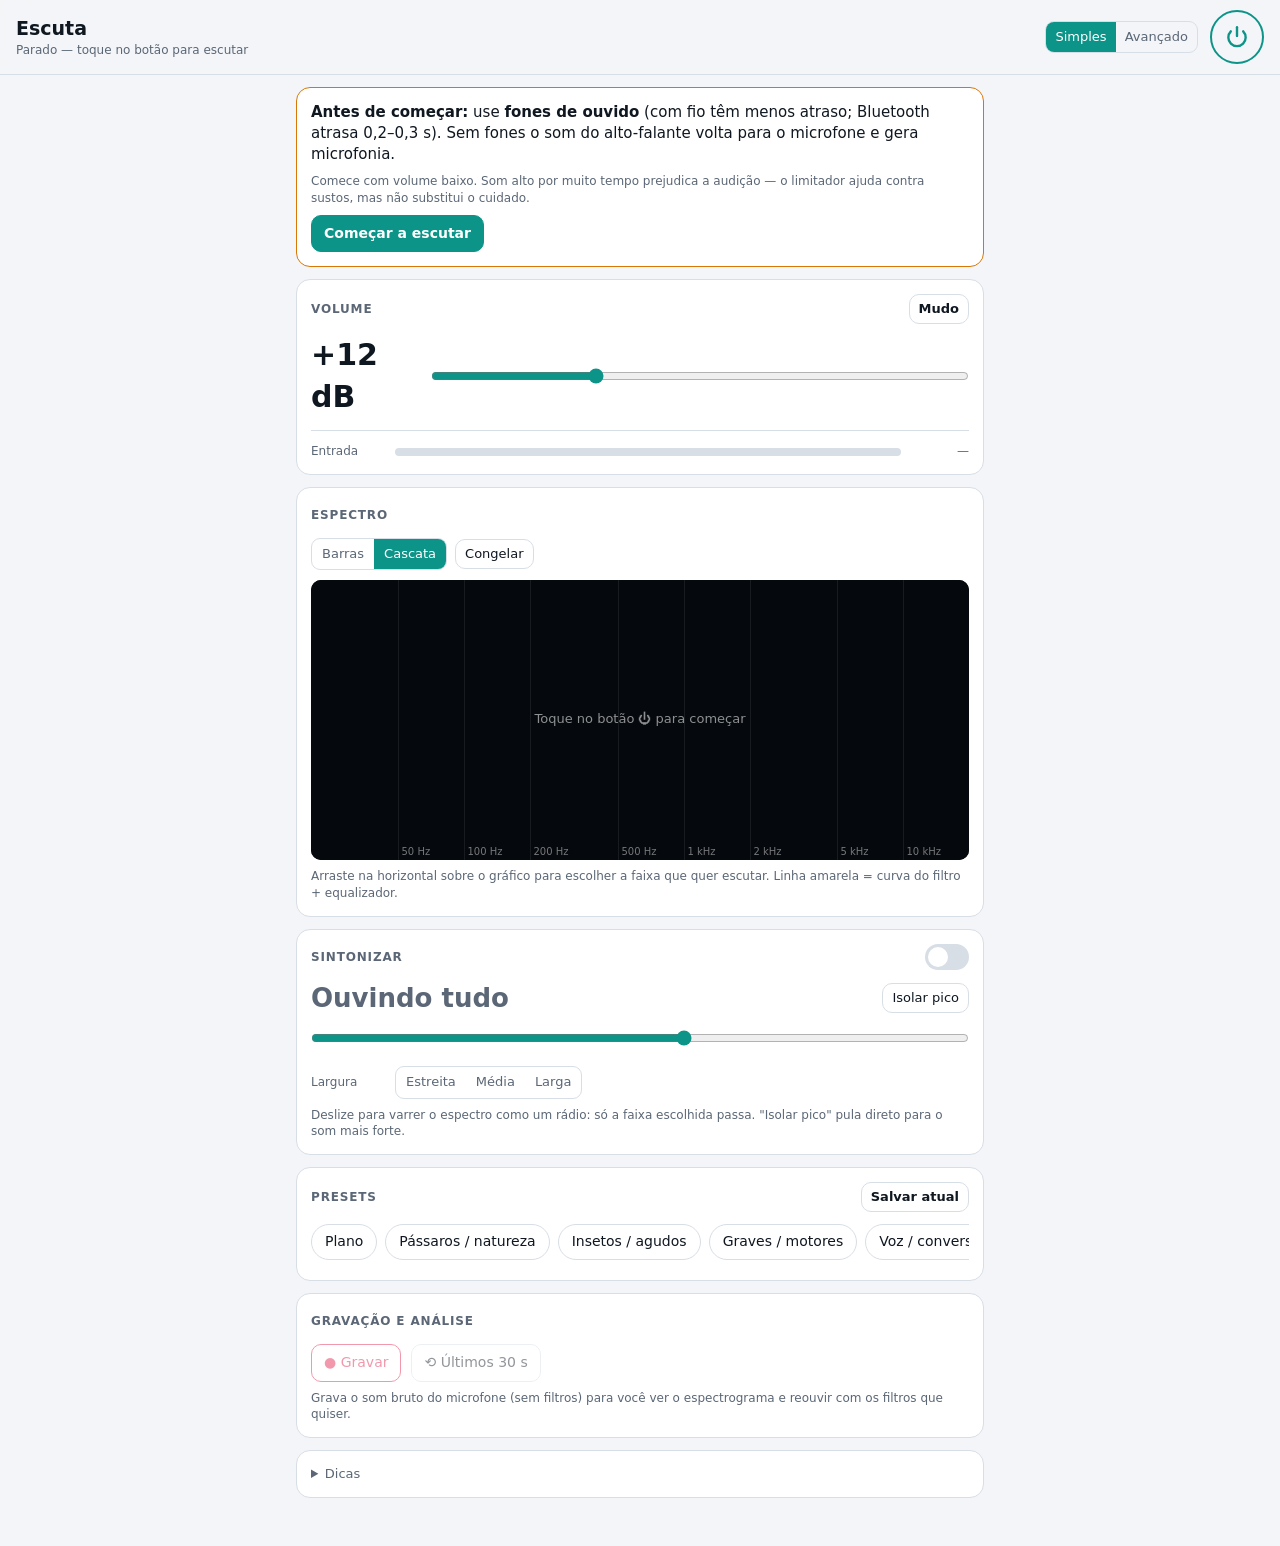
==== commit d84e1d02: "Escuta: modo simples com sintonizador e ajustes para iPhone - Modo Simples (padrão): volume, espectr" ====
--- a/docs/index.html
+++ b/docs/index.html
@@ -32,6 +32,7 @@
   background:color-mix(in srgb,var(--bg) 88%,transparent);backdrop-filter:blur(10px);-webkit-backdrop-filter:blur(10px);
   border-bottom:1px solid var(--line)}
 header .t{flex:1;min-width:0}
+header .seg button{padding:6px 9px}
 header h1{font-size:19px;margin:0}
 .status{font-size:12px;color:var(--muted);white-space:nowrap;overflow:hidden;text-overflow:ellipsis}
 .status.live{color:var(--accent)}
@@ -52,9 +53,10 @@
 .small{font-size:12px}
 .num{font-variant-numeric:tabular-nums}
 input[type=range]{width:100%;accent-color:var(--accent);height:32px;margin:0}
-select,input[type=number]{font:inherit;color:var(--text);background:var(--bg);border:1px solid var(--line);
+select,input[type=number]{font:inherit;font-size:16px;color:var(--text);background:var(--bg);border:1px solid var(--line);
   border-radius:8px;padding:6px 8px;min-width:0}
 input[type=number]{width:92px;text-align:right}
+.btn,.seg button,.chip,#power{touch-action:manipulation}
 .btn{background:transparent;border:1px solid var(--line);color:var(--text);border-radius:10px;padding:8px 12px;
   font:inherit;font-size:14px;cursor:pointer;white-space:nowrap}
 .btn:disabled{opacity:.45;cursor:default}
@@ -83,6 +85,11 @@
 .cv{position:relative;height:230px;border-radius:10px;overflow:hidden;background:#05080c}
 .cv canvas{width:100%;height:100%;display:block}
 #spec{touch-action:pan-y}
+body.simple .adv{display:none!important}
+body.simple .cv.main{height:280px}
+#tune{height:44px}
+.tunev{font-size:26px;font-weight:700;font-variant-numeric:tabular-nums;color:var(--accent);min-width:0}
+.tunev.off{color:var(--muted)}
 #clipc{touch-action:none}
 .toolbar{display:flex;flex-wrap:wrap;gap:8px;align-items:center;margin-bottom:10px}
 .hint{font-size:12px;color:var(--muted);margin-top:8px}
@@ -120,6 +127,7 @@
     <h1>Escuta</h1>
     <div class="status" id="status">Parado</div>
   </div>
+  <div class="seg" id="mode" aria-label="Modo"><button data-v="simple">Simples</button><button data-v="adv">Avançado</button></div>
   <button id="power" aria-label="Começar a escutar">
     <svg viewBox="0 0 24 24" fill="none" stroke="currentColor" stroke-width="2.2" stroke-linecap="round"><path d="M12 3v8"/><path d="M6.3 6.8a8 8 0 1 0 11.4 0"/></svg>
   </button>
@@ -140,15 +148,15 @@
       <div class="big" id="volV">+12 dB</div>
       <input type="range" id="vol" min="0" max="40" step="0.5" aria-label="Volume">
     </div>
-    <div class="row">
+    <div class="row adv">
       <span class="ml">Balanço</span>
       <input type="range" id="bal" min="-1" max="1" step="0.05" class="grow" aria-label="Balanço esquerda/direita">
       <span class="mv num" id="balV">C</span>
     </div>
     <div class="sub">
       <div class="row"><span class="ml">Entrada</span><div class="meter"><i id="mIn"></i></div><span class="mv num" id="mInV">—</span></div>
-      <div class="row"><span class="ml">Saída</span><div class="meter"><i id="mOut"></i></div><span class="mv num" id="mOutV">—</span></div>
-      <div class="row"><span class="ml">Limitador</span><div class="meter red"><i id="mLim"></i></div><span class="mv num" id="mLimV">0 dB</span></div>
+      <div class="row adv"><span class="ml">Saída</span><div class="meter"><i id="mOut"></i></div><span class="mv num" id="mOutV">—</span></div>
+      <div class="row adv"><span class="ml">Limitador</span><div class="meter red"><i id="mLim"></i></div><span class="mv num" id="mLimV">0 dB</span></div>
     </div>
   </section>
 
@@ -156,11 +164,27 @@
     <h2>Espectro <span class="sp"></span><span class="num" id="peak" style="text-transform:none;letter-spacing:0"></span></h2>
     <div class="toolbar">
       <div class="seg" id="view"><button data-v="bars">Barras</button><button data-v="wf">Cascata</button></div>
-      <div class="seg" id="tap"><button data-v="pre">Entrada</button><button data-v="post">Saída</button></div>
+      <div class="seg adv" id="tap"><button data-v="pre">Entrada</button><button data-v="post">Saída</button></div>
       <button class="btn sm" id="freeze">Congelar</button>
     </div>
-    <div class="cv"><canvas id="spec"></canvas></div>
+    <div class="cv main"><canvas id="spec"></canvas></div>
     <div class="hint">Arraste na horizontal sobre o gráfico para escolher a faixa que quer escutar. Linha amarela = curva do filtro + equalizador.</div>
+  </section>
+
+  <section class="card">
+    <h2>Sintonizar <span class="sp"></span>
+      <label class="sw"><input type="checkbox" id="tuneOn" aria-label="Focar numa faixa"><span></span></label>
+    </h2>
+    <div class="row">
+      <div class="tunev grow" id="tuneV">Ouvindo tudo</div>
+      <button class="btn sm" id="isolate">Isolar pico</button>
+    </div>
+    <input type="range" id="tune" min="0" max="1000" step="1" aria-label="Frequência central">
+    <div class="row">
+      <span class="ml">Largura</span>
+      <div class="seg" id="tuneW"><button data-v="0.33">Estreita</button><button data-v="1">Média</button><button data-v="2">Larga</button></div>
+    </div>
+    <div class="hint">Deslize para varrer o espectro como um rádio: só a faixa escolhida passa. "Isolar pico" pula direto para o som mais forte.</div>
   </section>
 
   <section class="card">
@@ -168,7 +192,7 @@
     <div class="chips" id="presets"></div>
   </section>
 
-  <section class="card">
+  <section class="card adv">
     <h2>Faixa de frequência <span class="sp"></span>
       <label class="sw"><input type="checkbox" id="bandOn" aria-label="Ativar filtro de faixa"><span></span></label>
     </h2>
@@ -180,21 +204,19 @@
     </div>
     <div class="row"><span class="ml">Mínima</span><input type="range" id="lo" min="0" max="1000" step="1" aria-label="Frequência mínima"></div>
     <div class="row"><span class="ml">Máxima</span><input type="range" id="hi" min="0" max="1000" step="1" aria-label="Frequência máxima"></div>
-    <div class="row" style="flex-wrap:wrap">
+    <div class="row">
       <span class="ml">Corte</span>
       <div class="seg" id="slope"><button data-v="12">Suave</button><button data-v="24">Médio</button><button data-v="48">Íngreme</button></div>
-      <span class="grow"></span>
-      <button class="btn sm" id="isolate">Isolar pico</button>
     </div>
   </section>
 
-  <section class="card">
+  <section class="card adv">
     <h2>Equalizador <span class="sp"></span><button class="btn sm" id="eqReset">Zerar</button></h2>
     <div class="eq" id="eq"></div>
     <div class="hint">Arraste para cima/baixo; deslize o dedo pelas bandas para "desenhar" a curva. ±12 dB.</div>
   </section>
 
-  <section class="card">
+  <section class="card adv">
     <h2>Proteção e ruído</h2>
     <div class="row">
       <label class="l" for="limOn">Limitador anti-estouro<div class="muted small">Segura sons altos repentinos</div></label>
@@ -268,12 +290,14 @@
     <details>
       <summary>Dicas</summary>
       <ul>
-        <li><b>Voz em ambiente barulhento:</b> preset "Voz / conversa" + noise gate.</li>
-        <li><b>Achar um som específico:</b> olhe a cascata, arraste sobre a faixa onde ele aparece, ou toque em "Isolar pico".</li>
+        <li><b>Achar um som:</b> olhe a cascata, ligue "Sintonizar" e deslize até a faixa onde ele aparece — ou toque em "Isolar pico".</li>
+        <li><b>Sons fracos:</b> use largura "Estreita" e suba o volume; o limitador segura estouros.</li>
         <li><b>Apito agudo (microfonia):</b> baixe o volume, afaste o fone do celular ou deixe o anti-microfonia ligado.</li>
         <li><b>Perdeu o som?</b> "Últimos 30 s" recupera o que acabou de acontecer para analisar.</li>
-        <li>No iPhone, o áudio pausa quando a tela bloqueia — deixe "Manter tela ligada" ativo.</li>
-        <li>Instale na tela inicial (menu do navegador → "Adicionar à tela inicial") para usar como app.</li>
+        <li><b>iPhone:</b> o áudio pausa quando a tela bloqueia ou você troca de app — o app mantém a tela ligada enquanto escuta. Ao voltar, toque no botão ⏻ se aparecer "Pausado".</li>
+        <li><b>iPhone sem som?</b> confira o volume do aparelho e se o fone está conectado antes de tocar em ⏻.</li>
+        <li><b>Instalar:</b> no Safari, Compartilhar → "Adicionar à Tela de Início".</li>
+        <li>Mais controles (equalizador, filtros, noise gate) no modo <b>Avançado</b>, no topo.</li>
       </ul>
     </details>
   </section>
@@ -299,16 +323,16 @@
   eq: Array(10).fill(0),
   limOn: true, limThr: -12, gateOn: false, gateThr: -60, afbOn: true,
   ns: false, agc: false, wake: true, device: '',
-  view: 'bars', tap: 'pre', cfilt: true, custom: [], intro: true,
+  view: 'wf', tap: 'pre', cfilt: true, custom: [], intro: true, mode: 'simple', tuneW: 1,
 };
 const PRESETS = [
   { name: 'Plano', bandOn: false, eq: [0, 0, 0, 0, 0, 0, 0, 0, 0, 0] },
+  { name: 'Pássaros / natureza', bandOn: true, bandLo: 1500, bandHi: 12000, eq: [-12, -12, -10, -6, -2, 0, 3, 5, 6, 3] },
+  { name: 'Insetos / agudos', bandOn: true, bandLo: 3000, bandHi: 16000, eq: [-12, -12, -12, -10, -6, -2, 2, 5, 7, 5] },
+  { name: 'Graves / motores', bandOn: true, bandLo: 20, bandHi: 400, eq: [6, 6, 4, 2, 0, -2, -4, -6, -8, -8] },
   { name: 'Voz / conversa', bandOn: true, bandLo: 200, bandHi: 5000, eq: [-6, -4, -2, 0, 1, 3, 5, 4, 1, -2] },
   { name: 'Sussurros', bandOn: true, bandLo: 800, bandHi: 8000, eq: [-8, -6, -4, -2, 0, 3, 6, 8, 5, 0] },
   { name: 'TV / palestra', bandOn: true, bandLo: 150, bandHi: 7000, eq: [-4, -2, 0, 1, 2, 4, 5, 3, 1, 0] },
-  { name: 'Pássaros / natureza', bandOn: true, bandLo: 1500, bandHi: 12000, eq: [-12, -12, -10, -6, -2, 0, 3, 5, 6, 3] },
-  { name: 'Graves / motores', bandOn: true, bandLo: 20, bandHi: 400, eq: [6, 6, 4, 2, 0, -2, -4, -6, -8, -8] },
-  { name: 'Insetos / agudos', bandOn: true, bandLo: 3000, bandHi: 16000, eq: [-12, -12, -12, -10, -6, -2, 2, 5, 7, 5] },
 ];
 
 function load() {
@@ -475,6 +499,8 @@
   if (!A) return;
   if (A.stream) { A.stream.getTracks().forEach(t => t.stop()); }
   if (A.src) A.src.disconnect();
+  // Safari 17+: pede sessão de gravação + reprodução (não respeita a chave de silêncio e mantém o fone como saída).
+  try { if (navigator.audioSession) navigator.audioSession.type = 'play-and-record'; } catch (e) {}
   const c = { echoCancellation: false, noiseSuppression: S.ns, autoGainControl: S.agc, latency: 0 };
   if (S.device) c.deviceId = { exact: S.device };
   let stream;
@@ -489,7 +515,10 @@
   A.src = A.ctx.createMediaStreamSource(stream);
   A.src.connect(A.micGain);
   A.src.connect(A.rec);
-  stream.getAudioTracks()[0].onended = () => { toast('O microfone foi desconectado.'); stop(); };
+  const track = stream.getAudioTracks()[0];
+  track.onended = () => { toast('O microfone foi desconectado.'); stop(); };
+  track.onmute = () => setStatus('Microfone pausado pelo sistema');
+  track.onunmute = updateStatus;
   listDevices();
 }
 
@@ -1066,6 +1095,17 @@
   if (document.activeElement !== $('#loN')) $('#loN').value = S.bandLo;
   if (document.activeElement !== $('#hiN')) $('#hiN').value = S.bandHi;
   segSet('#slope', String(S.slope));
+  const c = Math.sqrt(S.bandLo * S.bandHi), w = Math.log2(S.bandHi / S.bandLo);
+  $('#tuneOn').checked = S.bandOn;
+  $('#tune').value = fToSlider(c);
+  $('#tuneV').textContent = S.bandOn ? fmtHz(c) + ' · ' + noteName(c) : 'Ouvindo tudo';
+  $('#tuneV').classList.toggle('off', !S.bandOn);
+  document.querySelectorAll('#tuneW button').forEach(b => b.classList.toggle('on', Math.abs(w - +b.dataset.v) < 0.12));
+}
+function tuneTo(c, enable) {
+  const h = Math.pow(2, S.tuneW / 2);
+  c = clamp(c, 20 * h, 20000 / h);
+  setBand(c / h, c * h, enable);
 }
 function segSet(sel, v) { document.querySelectorAll(sel + ' button').forEach(b => b.classList.toggle('on', b.dataset.v === v)); }
 function segBind(sel, fn) { $(sel).addEventListener('click', e => { const b = e.target.closest('button'); if (b) fn(b.dataset.v); }); }
@@ -1081,7 +1121,8 @@
   $('#gateOn').checked = S.gateOn; $('#gateThr').value = S.gateThr; $('#gateThrV').textContent = S.gateThr + ' dB';
   $('#afbOn').checked = S.afbOn; $('#ns').checked = S.ns; $('#agc').checked = S.agc; $('#wake').checked = S.wake;
   $('#cfilt').checked = S.cfilt;
-  segSet('#view', S.view); segSet('#tap', S.tap);
+  segSet('#view', S.view); segSet('#tap', S.tap); segSet('#mode', S.mode);
+  document.body.classList.toggle('simple', S.mode === 'simple');
 }
 
 // Equalizador
@@ -1159,7 +1200,12 @@
 $('#vol').oninput = e => { S.vol = +e.target.value; syncUI(); applyVol(); save(); };
 $('#mute').onclick = () => { S.mute = !S.mute; syncUI(); applyVol(); save(); };
 $('#bal').oninput = e => { S.bal = +e.target.value; if (Math.abs(S.bal) < 0.06) S.bal = 0; syncUI(); applyBal(); save(); };
-$('#bandOn').onchange = e => { S.bandOn = e.target.checked; applyBand(); save(); if (clip) drawClip(); };
+const toggleBand = on => { S.bandOn = on; syncBandUI(); applyBand(); save(); if (clip) drawClip(); };
+$('#bandOn').onchange = e => toggleBand(e.target.checked);
+$('#tuneOn').onchange = e => e.target.checked ? tuneTo(Math.sqrt(S.bandLo * S.bandHi), true) : toggleBand(false);
+$('#tune').oninput = e => tuneTo(sliderToF(+e.target.value), true);
+segBind('#tuneW', v => { S.tuneW = +v; tuneTo(Math.sqrt(S.bandLo * S.bandHi), S.bandOn); });
+segBind('#mode', v => { S.mode = v; syncUI(); save(); requestAnimationFrame(() => { resizeSpec(); resizeClip(); }); });
 $('#lo').oninput = e => { const f = sliderToF(+e.target.value); setBand(Math.min(f, S.bandHi / 1.06), S.bandHi); };
 $('#hi').oninput = e => { const f = sliderToF(+e.target.value); setBand(S.bandLo, Math.max(f, S.bandLo * 1.06)); };
 $('#loN').onchange = e => { const f = +e.target.value; if (f > 0) setBand(Math.min(f, S.bandHi / 1.06), S.bandHi); };
@@ -1167,7 +1213,7 @@
 segBind('#slope', v => { S.slope = +v; syncBandUI(); applyBand(); save(); });
 $('#isolate').onclick = () => {
   if (!lastPeakF) { toast('Nenhum pico detectado ainda.'); return; }
-  setBand(lastPeakF / Math.SQRT2, lastPeakF * Math.SQRT2, true);
+  tuneTo(lastPeakF, true);
   toast('Faixa centrada em ' + fmtHz(lastPeakF) + '.');
 };
 segBind('#view', v => { S.view = v; segSet('#view', v); save(); });
